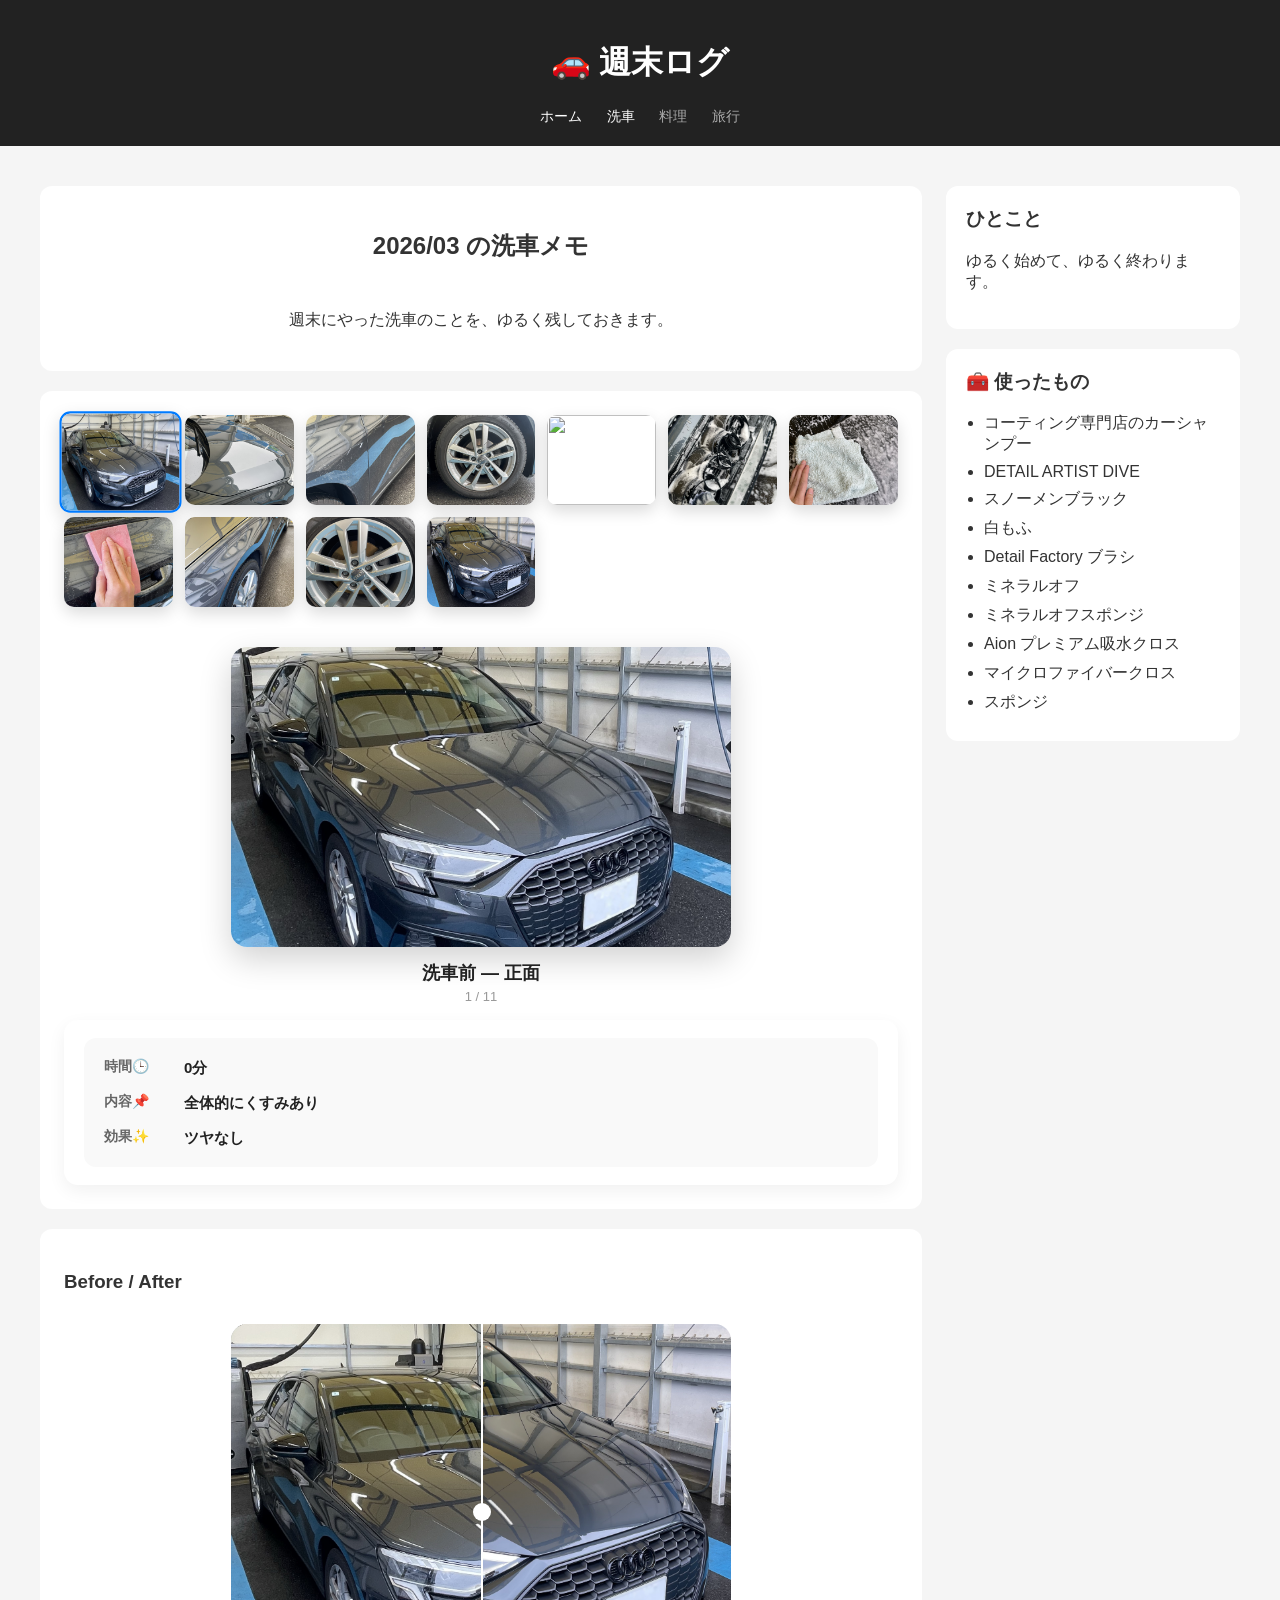
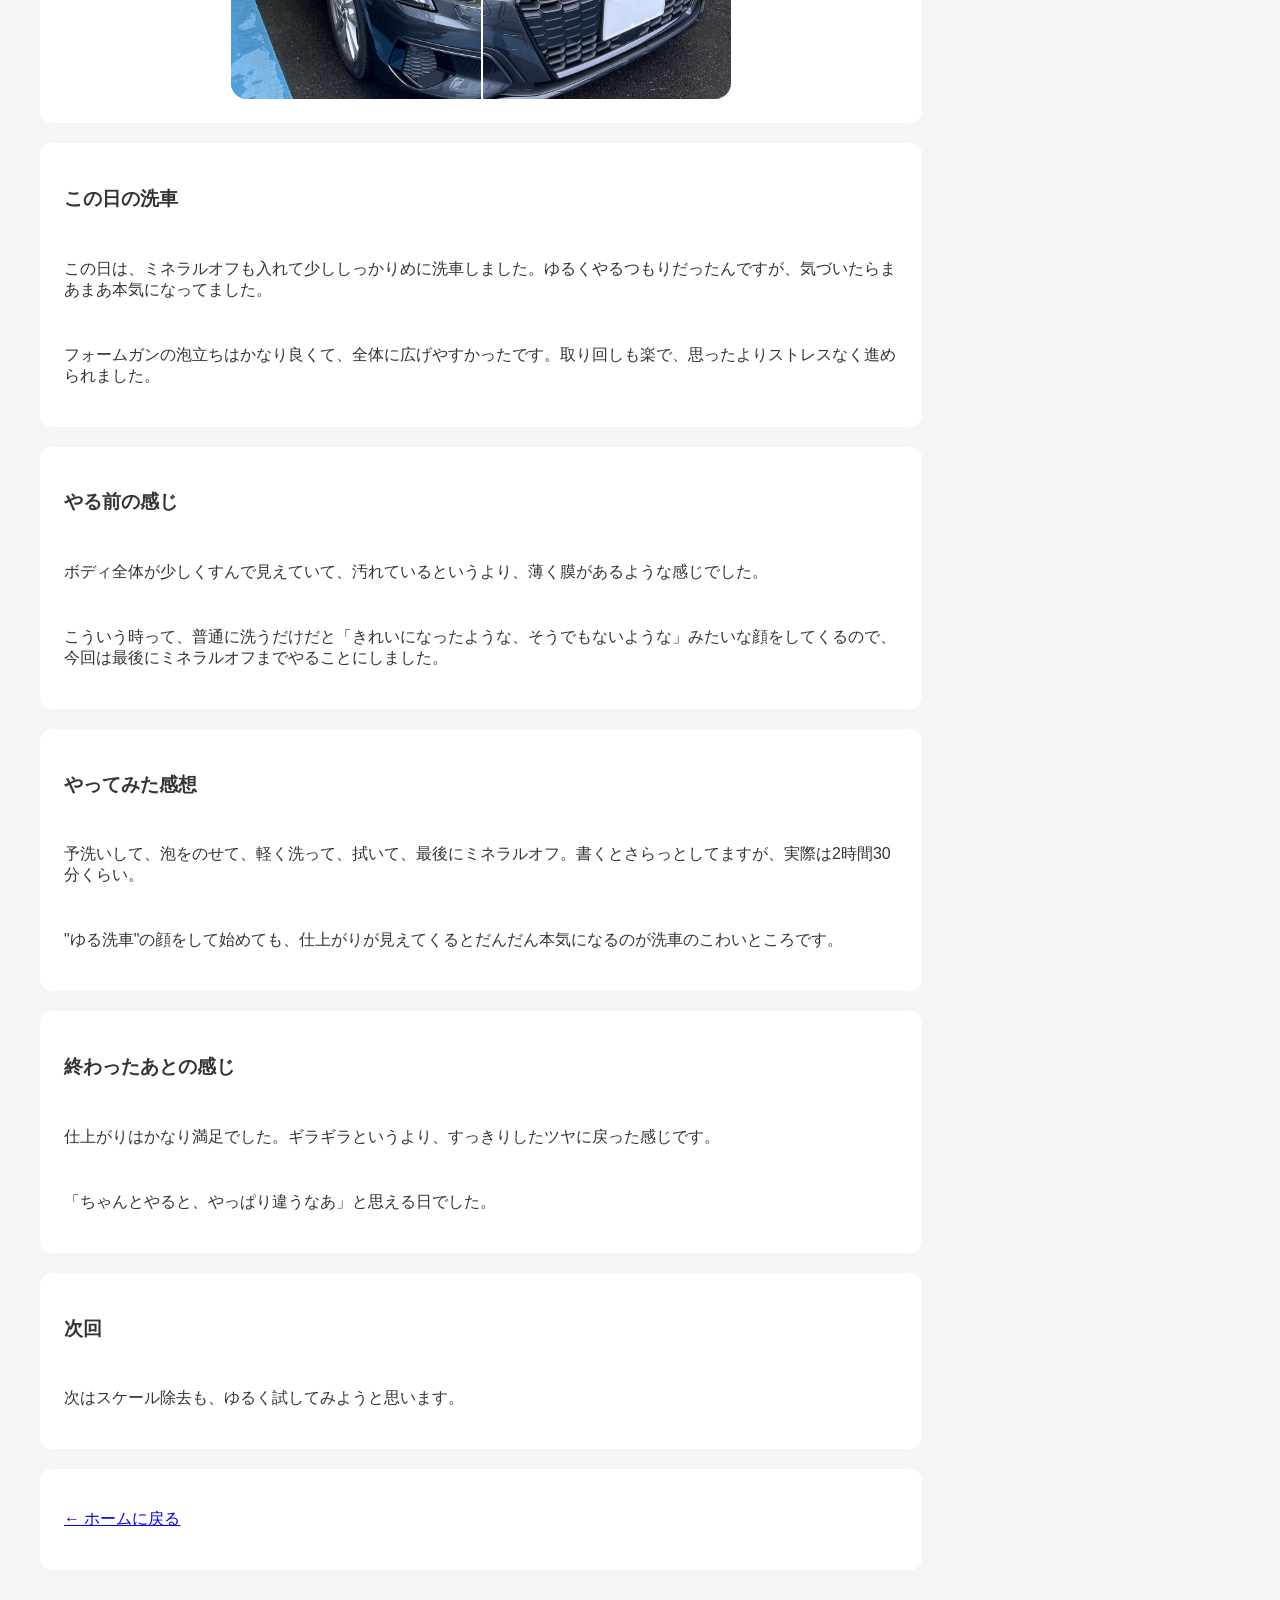
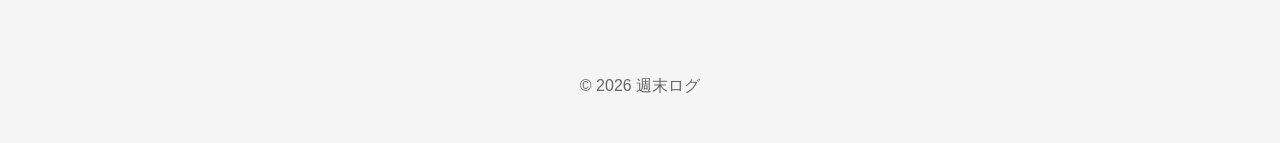
==== carwash-1.html @ 1fee0ae7 "first commit" ====
<!DOCTYPE html>
<html lang="ja">
<head>
  <meta charset="UTF-8">
  <meta name="viewport" content="width=device-width, initial-scale=1.0">
  <title>2026/03 の洗車メモ | 週末ログ</title>
  <meta name="description" content="2026年3月のセルフ洗車記録。フォームガン、ミネラルオフを使った2時間30分のゆる洗車レポート。">
  <link rel="stylesheet" href="style.css">
</head>
<body>

<header>
  <h1>🚗 週末ログ</h1>
<nav>
  <a href="index.html">ホーム</a>
  <a href="index.html#carwash">洗車</a>
  <span class="category disabled">料理</span>
  <span class="category disabled">旅行</span>
</nav>
</header>

<main class="layout">
  <div class="content">

    <section class="hero">
      <h2>2026/03 の洗車メモ</h2>
      <p>週末にやった洗車のことを、ゆるく残しておきます。</p>
    </section>

    <section>
      <div class="gallery">

        <img src="images/car1.jpg" class="thumb"
             data-label="洗車前 — 正面"
             data-time="0分"
             data-item="全体的にくすみあり"
             data-effect="ツヤなし">

        <img src="images/car2.jpg" class="thumb"
             data-label="洗車前 — 斜め"
             data-time="5分"
             data-item="汚れが目立つ"
             data-effect="反射イマイチ">

        <img src="images/car3.jpg" class="thumb"
             data-label="洗車前 — 横"
             data-time="5分"
             data-item="横も確認"
             data-effect="濃色車は目立つ">

        <img src="images/car4.jpg" class="thumb"
             data-label="洗車前 — ホイール"
             data-time="5分"
             data-item="名物"
             data-effect="ブレーキダスト">

        <img src="images/car5.jpg" class="thumb"
             data-label="プレウォッシュ"
             data-time="5分"
             data-item="フォームガン使用"
             data-effect="泡立ち良好">

        <img src="images/car6.jpg" class="thumb"
             data-label="エンブレム洗浄"
             data-time="5分"
             data-item="写ってないブラシで(笑)"
             data-effect="繊細に">

        <img src="images/car7.jpg" class="thumb"
             data-label="白もふで"
             data-time="5分"
             data-item="なでるように"
             data-effect="優しく">

        <img src="images/car8.jpg" class="thumb"
             data-label="スポンジで"
             data-time="15分"
             data-item="ミネラルオフ"
             data-effect="全体すっきり">

        <img src="images/car9.jpg" class="thumb"
             data-label="仕上がり — 横"
             data-time="5分"
             data-item="最終確認"
             data-effect="仕上がり完了">

        <img src="images/car10.jpg" class="thumb"
             data-label="仕上がり — ホイール"
             data-time="5分"
             data-item="サイド確認"
             data-effect="ツヤ復活">

        <img src="images/car11.jpg" class="thumb"
             data-label="仕上がり — 正面"
             data-time="合計150分"
             data-item="最終確認"
             data-effect="完成">

      </div>

      <div id="viewer" class="viewer">
        <img id="mainImage" src="images/car1.jpg" alt="洗車前 — 正面">
        <div id="info" class="info"></div>
        <div id="detail" class="detail"></div>
      </div>
    </section>

<section>
  <h3>Before / After</h3>

  <div class="ba-container">
    <div class="ba-before-wrap">
      <img src="images/car1.jpg" class="ba-before">
    </div>

    <img src="images/car11.jpg" class="ba-after">

    <input type="range" min="0" max="100" value="50" class="ba-slider">
    <div class="ba-handle"></div>
  </div>
</section>

    <section>
      <h3>この日の洗車</h3>
      <p>この日は、ミネラルオフも入れて少ししっかりめに洗車しました。ゆるくやるつもりだったんですが、気づいたらまあまあ本気になってました。</p>
      <p>フォームガンの泡立ちはかなり良くて、全体に広げやすかったです。取り回しも楽で、思ったよりストレスなく進められました。</p>
    </section>


    <section>
      <h3>やる前の感じ</h3>
      <p>ボディ全体が少しくすんで見えていて、汚れているというより、薄く膜があるような感じでした。</p>
      <p>こういう時って、普通に洗うだけだと「きれいになったような、そうでもないような」みたいな顔をしてくるので、今回は最後にミネラルオフまでやることにしました。</p>
    </section>

    <section>
      <h3>やってみた感想</h3>
      <p>予洗いして、泡をのせて、軽く洗って、拭いて、最後にミネラルオフ。書くとさらっとしてますが、実際は2時間30分くらい。</p>
      <p>"ゆる洗車"の顔をして始めても、仕上がりが見えてくるとだんだん本気になるのが洗車のこわいところです。</p>
    </section>

    <section>
      <h3>終わったあとの感じ</h3>
      <p>仕上がりはかなり満足でした。ギラギラというより、すっきりしたツヤに戻った感じです。</p>
      <p>「ちゃんとやると、やっぱり違うなあ」と思える日でした。</p>
    </section>

    <section>
    <h3>次回</h3>
    <p>次はスケール除去も、ゆるく試してみようと思います。</p>
</section>

    <section>
      <p><a href="index.html">← ホームに戻る</a></p>
    </section>

  </div>

  <aside class="sidebar">
    <div class="sidebar-box">
      <h3>ひとこと</h3>
      <p>ゆるく始めて、ゆるく終わります。</p>
    </div>
    <div class="sidebar-box">
      <h3>🧰 使ったもの</h3>
      <ul>
        <li>コーティング専門店のカーシャンプー</li>
        <li>DETAIL ARTIST DIVE </li>
        <li>スノーメンブラック</li>
        <li>白もふ</li>
        <li>Detail Factory ブラシ</li>
        <li>ミネラルオフ</li>
        <li>ミネラルオフスポンジ</li>
        <li>Aion プレミアム吸水クロス</li>
        <li>マイクロファイバークロス</li>
        <li>スポンジ</li>
      </ul>
    </div>
  </aside>
</main>

<footer>
  <p>© 2026 週末ログ</p>
</footer>

<script src="carwash-detail.js"></script>
<script>
  const baSlider = document.querySelector('.ba-slider');
  const baBeforeWrap = document.querySelector('.ba-before-wrap');
  const baBeforeImg = document.querySelector('.ba-before');
  const baHandle = document.querySelector('.ba-handle');
  const baContainer = document.querySelector('.ba-container');

  if (baSlider && baBeforeWrap && baHandle && baContainer) {
    const updateBeforeAfter = () => {
      const value = baSlider.value + '%';
      baBeforeWrap.style.width = value;
      baHandle.style.left = value;
      baBeforeImg.style.width = baContainer.offsetWidth + 'px';
    };

    baSlider.addEventListener('input', updateBeforeAfter);
    window.addEventListener('load', updateBeforeAfter);
    window.addEventListener('resize', updateBeforeAfter);
  }
</script>

</body>
</html>
---- style.css ----
html {
  scroll-behavior: smooth;
}

body {
  font-family: sans-serif;
  margin: 0;
  background: #f5f5f5;
  color: #333;
}

header {
  background: #222;
  color: white;
  text-align: center;
  padding: 20px;
}

nav {
  margin-top: 10px;
}

nav a {
  color: white;
  margin: 0 10px;
  text-decoration: none;
  font-size: 14px;
}

nav a:hover {
  text-decoration: underline;
}

.layout {
  max-width: 1200px;
  margin: 40px auto;
  padding: 0 20px;
  display: flex;
  gap: 24px;
  align-items: flex-start;
}

.content {
  flex: 3;
  min-width: 0;
}

.sidebar {
  flex: 1;
  min-width: 240px;
  position: sticky;
  top: 20px;
}

.sidebar-box {
  background: white;
  padding: 20px;
  margin-bottom: 20px;
  border-radius: 12px;
}

.sidebar-box h3 {
  margin-top: 0;
}

.sidebar-box ul {
  margin: 0;
  padding-left: 18px;
}

.sidebar-box li {
  margin-bottom: 8px;
}

.sidebar-box a {
  color: #333;
  text-decoration: none;
}

.sidebar-box a:hover {
  text-decoration: underline;
}

section,
.post {
  background: white;
  padding: 24px;
  margin-bottom: 20px;
  border-radius: 12px;
  display: flex;
  flex-direction: column;
  gap: 12px;
}

.hero {
  text-align: center;
}

.article-row {
  display: flex;
  gap: 24px;
  align-items: flex-start;
  flex-wrap: wrap;
}

.article-text {
  flex: 1;
  min-width: 240px;
}

.article-text h3 {
  margin-top: 0;
}

.photo {
  width: 100%;
  max-width: 500px;
  height: 300px;
  object-fit: cover;
  display: block;
  border-radius: 10px;
}

.detail-photo {
  width: 100%;
  max-width: 700px;
  height: auto;
  border-radius: 10px;
  display: block;
}

.mosaic-wrap {
  position: relative;
  width: 100%;
  max-width: 500px;
  height: 300px;
  flex-shrink: 0;
}

.mosaic {
  position: absolute;
  inset: 0;
  border-radius: 10px;
  overflow: hidden;
  display: grid;
  grid-template-columns: repeat(12, 1fr);
  grid-template-rows: repeat(8, 1fr);
  gap: 2px;
  pointer-events: none;
}

.pixel {
  background: rgba(180, 180, 180, 0.95);
  opacity: 0;
  transition: opacity 0.8s ease;
}

#slideshow {
  transition: opacity 2s ease, transform 2s ease;
}

.btn,
button {
  display: inline-block;
  padding: 10px 20px;
  background: #007bff;
  color: white;
  border: none;
  cursor: pointer;
  border-radius: 6px;
  text-decoration: none;
  align-self: flex-start;
}

.btn:hover,
button:hover {
  background: #0056b3;
}

.single-page {
  max-width: 900px;
  margin: 40px auto;
  padding: 0 20px;
}

.meta {
  color: #666;
  font-size: 14px;
}

footer {
  text-align: center;
  padding: 30px 20px;
  color: #666;
}

@media (max-width: 900px) {
  .layout {
    flex-direction: column;
  }

  .sidebar {
    position: static;
    width: 100%;
  }

  .article-row {
    flex-direction: column;
  }

  .photo,
  .mosaic-wrap,
  .detail-photo {
    max-width: 100%;
  }
}

.gallery {
  min-height: 200px;
  display: grid;
  grid-template-columns: repeat(auto-fill, minmax(100px, 1fr));
  grid-auto-rows: 90px;
  gap: 12px;
  margin-bottom: 20px;
}

.thumb {
  width: 100%;
  height: 90px;
  object-fit: cover;
  cursor: pointer;
  border-radius: 10px;
  box-shadow: 0 6px 16px rgba(0, 0, 0, 0.15);
  transition: transform 0.2s ease, box-shadow 0.2s ease, opacity 0.2s ease, border 0.2s ease;
}

@media (hover: hover) {
  .thumb:hover {
    transform: scale(1.05);
    box-shadow: 0 10px 24px rgba(0, 0, 0, 0.25);
    opacity: 1;
  }
}

.thumb.active {
  border: 2px solid #007bff;
  transform: scale(1.08);
}

.viewer {
  display: block;
  width: 100%;
  text-align: center;
}

#mainImage {
  width: 100%;
  max-width: 500px;
  height: 300px;
  object-fit: cover;
  display: block;
  margin: 0 auto;
  border-radius: 16px;
  box-shadow: 0 12px 32px rgba(0, 0, 0, 0.18);
  transition: opacity 0.25s ease;
}

.fade-out {
  opacity: 0.3;

}

.fade-in {
  opacity: 1;

}

#info {
  min-height: 28px;
  margin-top: 14px;
  font-weight: 600;
  font-size: 18px;
}

.info {
  margin-top: 10px;
  font-size: 14px;
  color: #555;
}

#detail {
  min-height: 100px;
  margin-top: 16px;
  padding: 18px 20px;
  background: #ffffff;
  border-radius: 14px;
  box-shadow: 0 6px 18px rgba(0, 0, 0, 0.06);
  font-size: 14px;
  line-height: 1.8;
}

.detail-box {
  background: #f9f9f9;
  border-radius: 12px;
  padding: 16px 20px;
  display: grid;
  grid-template-columns: 80px 1fr;
  row-gap: 8px;
  font-size: 14px;
  text-align: left;
}

.detail-box strong {
  color: #666;
}

.detail-box span {
  font-weight: 600;
  font-size: 15px;
  color: #222;
}

/* ===== スマホ最適化 完成版 ===== */
@media (max-width: 768px) {

  /* 全体余白＆文字 */
  body {
    font-size: 15px;
    line-height: 1.7;
  }

  .layout {
    margin: 16px auto;
    padding: 0 10px;
    gap: 14px;
    flex-direction: column;
  }

  .content,
  .sidebar {
    width: 100%;
  }

  .sidebar {
    position: static;
  }

  /* カード */
  section,
  .post,
  .sidebar-box {
    padding: 14px;
    border-radius: 10px;
  }

  /* ===== ギャラリー ===== */

  .gallery {
    grid-template-columns: repeat(auto-fill, minmax(100px, 1fr));
  grid-auto-rows: 90px;
    gap: 8px;
    margin-bottom: 16px;
  }

  .thumb {
    height: 90px;
    border-radius: 8px;
  }

  /* 選択中をしっかり見せる */
  .thumb.active {
    border: 2px solid #007bff;
    transform: scale(1.05);
  }

  /* ===== メイン画像 ===== */

  #mainImage {
    width: 100%;
    height: auto;
    aspect-ratio: 4 / 3;
    border-radius: 12px;
    box-shadow: 0 10px 26px rgba(0,0,0,0.2);
  }

  /* ===== タイトル ===== */

  #info {
  min-height: 28px;
    font-size: 20px;
    font-weight: 700;
    margin-top: 12px;
  }

  /* ===== 詳細カード ===== */

  #detail {
  min-height: 100px;
    margin-top: 14px;
    padding: 14px;
    border-radius: 12px;
    box-shadow: 0 6px 16px rgba(0,0,0,0.08);
  }

  .detail-box {
    grid-template-columns: 70px 1fr;
    row-gap: 10px;
    column-gap: 6px;
    padding: 14px;
    font-size: 13px;
  }

  .detail-box strong {
    font-size: 13px;
  }

  .detail-box span {
    font-size: 15px;
  }

  /* ===== ナビ ===== */

  nav {
    text-align: center;
  }

  nav a {
    display: inline-block;
    margin: 6px 8px;
    font-size: 13px;
  }

}

.history {
  margin-top: 40px;
}

.history h2 {
  font-size: 20px;
  margin-bottom: 16px;
}

.history-list {
  display: grid;
  grid-template-columns: repeat(auto-fill, minmax(160px, 1fr));
  gap: 16px;
}

.history-item {
  background: #fff;
  border-radius: 12px;
  padding: 10px;
  box-shadow: 0 4px 12px rgba(0,0,0,0.08);
}

.history-item img {
  width: 100%;
  height: 110px;
  object-fit: cover;
  border-radius: 8px;
}

.history-item p {
  font-size: 12px;
  margin-top: 6px;
  color: #555;
}

.category-img {
  width: 300px;
  height: 200px;
  object-fit: contain;
  object-position: center;
  border-radius: 12px;
  display: block;
  background: #fff;
}

/* === 追加改善 === */

/* .photo ホバーエフェクト */
.photo {
  transition: transform 0.2s ease, box-shadow 0.2s ease;
}

@media (hover: hover) {
  .photo:hover {
    transform: scale(1.02);
    box-shadow: 0 10px 24px rgba(0,0,0,0.18);
  }
}

/* カウンター表示 */
#info {
  display: flex;
  justify-content: space-between;
  align-items: center;
  flex-wrap: wrap;
  gap: 6px;
}

.photo-label {
  font-weight: 600;
  font-size: 18px;
  color: #222;
}

.photo-counter {
  font-size: 13px;
  color: #999;
  font-weight: 400;
}

#info {
  display: block;
  text-align: center;
}

.photo-counter {
  display: block;
  margin-top: 4px;
}


/* 料理：洗車と同じ枠サイズで中を2分割 */
.mosaic-wrap.cooking-split {
  display: grid;
  grid-template-columns: 1fr 1fr;
  width: 100%;
  max-width: 500px;   /* ←変更 */
  height: 300px;      /* ←変更 */
  overflow: hidden;
  border-radius: 10px; /* ←洗車と合わせる */
  flex-shrink: 0;
}

.mosaic-wrap.cooking-split img {
  width: 100%;
  height: 300px;      /* ←ここも揃える */
  object-fit: cover;
  display: block;
}

/* スライダー（透明） */
/* ===== Before / After スライダー ===== */

.ba-container {
  position: relative;
  width: 100%;
  max-width: 500px;
  aspect-ratio: 4 / 3;
  margin: 0 auto;
  border-radius: 16px;
  overflow: hidden;
}

.ba-after,
.ba-before-wrap,
.ba-before {
  position: absolute;
  inset: 0;
}

.ba-after,
.ba-before {
  width: 100%;
  height: 100%;
  object-fit: cover;
  object-position: center;
  display: block;
}

.ba-before-wrap {
  width: 50%;
  overflow: hidden;
  z-index: 2;
}

.ba-slider {
  position: absolute;
  inset: 0;
  width: 100%;
  height: 100%;
  opacity: 0;
  cursor: ew-resize;
  z-index: 4;
}

.ba-handle {
  position: absolute;
  top: 0;
  left: 50%;
  width: 2px;
  height: 100%;
  background: #fff;
  z-index: 3;
}

.ba-handle::after {
  content: "";
  position: absolute;
  top: 50%;
  left: 50%;
  width: 18px;
  height: 18px;
  background: #fff;
  border-radius: 50%;
  transform: translate(-50%, -50%);
}

/* ===== ボタン強化（プロ仕様） ===== */
.btn {
  transition: transform 0.2s ease, box-shadow 0.2s ease, background 0.2s ease;
  box-shadow: 0 4px 12px rgba(0, 0, 0, 0.12);
}

.btn:hover {
  transform: translateY(-2px);
  box-shadow: 0 8px 20px rgba(0, 0, 0, 0.16);
}

.btn:active {
  transform: translateY(1px);
  box-shadow: 0 2px 8px rgba(0, 0, 0, 0.12);
}

/* ===== 画像の質感アップ ===== */
.photo {
  filter: contrast(1.05) brightness(0.98);
}

/* ===== 洗車スライダーを主役化 ===== */
#carwash .mosaic-wrap {
  border-radius: 14px;
  overflow: hidden;
  box-shadow: 0 10px 28px rgba(0, 0, 0, 0.14);
  background: #fff;
}

#carwash #slideshow {
  transition: opacity 1.2s ease, transform 1.8s ease;
}

#carwash .mosaic {
  border-radius: 14px;
}

#carwash .article-text {
  padding-top: 4px;
}

.btn.disabled {
  background: #ccc;
  cursor: not-allowed;
  pointer-events: none;
}

/* ===== 旅行だけサイズ統一 ===== */
.travel-photo {
  width: 100%;
  height: 300px;
  object-fit: cover;
  object-position: center 70%;
  display: block;
  border-radius: 16px;
}

.category.disabled {
  color: #aaa;
  cursor: not-allowed;
}

nav a,
nav span {
  display: inline-block;
  margin: 0 10px;
  font-size: 14px;
}

nav span {
  color: #aaa;
}

.profile-tags {
  margin-top: 6px;
  font-size: 0.8rem;
  color: #999;
  letter-spacing: 0.05em;
}

.profile-img {
  width: 100%;
  max-width: 180px;   /* ←ここが重要（サイズ調整） */
  height: auto;
  display: block;
  margin: 0 auto 12px;
  border-radius: 12px;
}

.ai-note {
  font-size: 0.8rem;
  color: #999;
  margin-top: 10px;
}
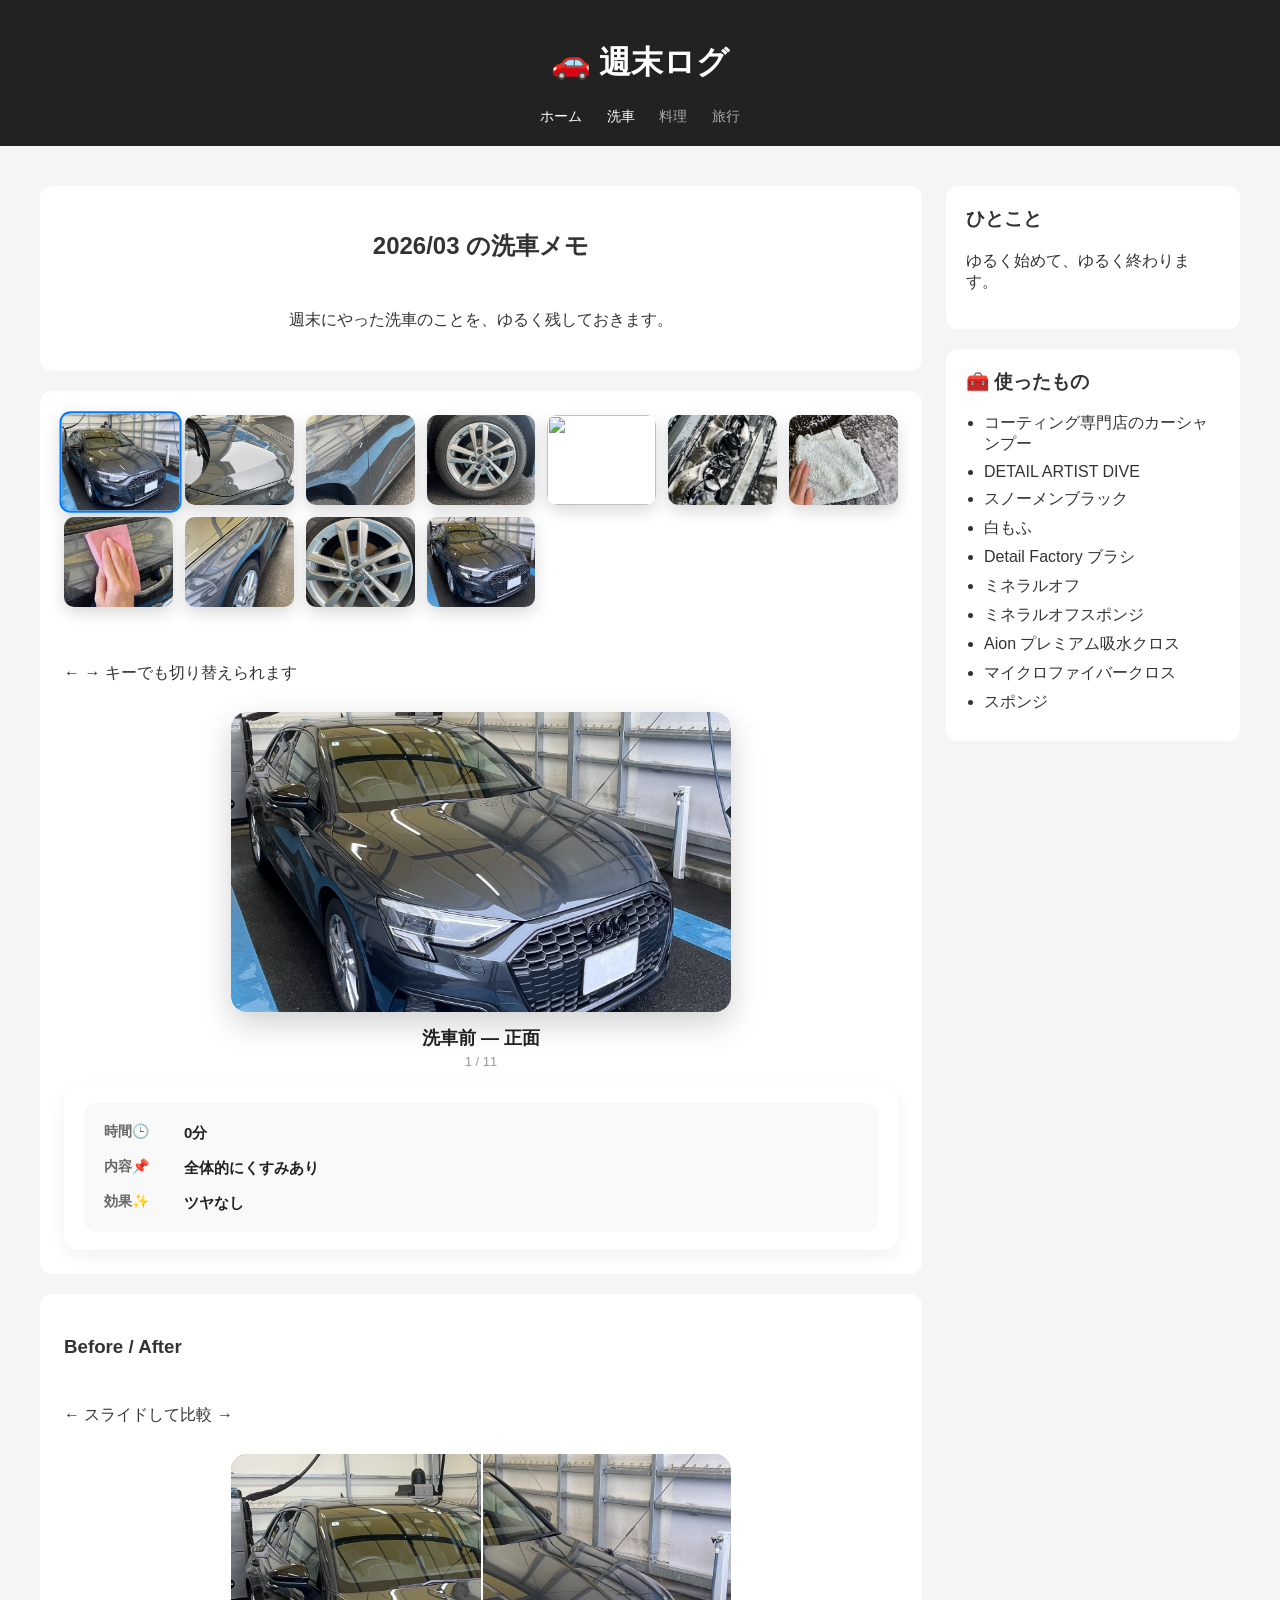
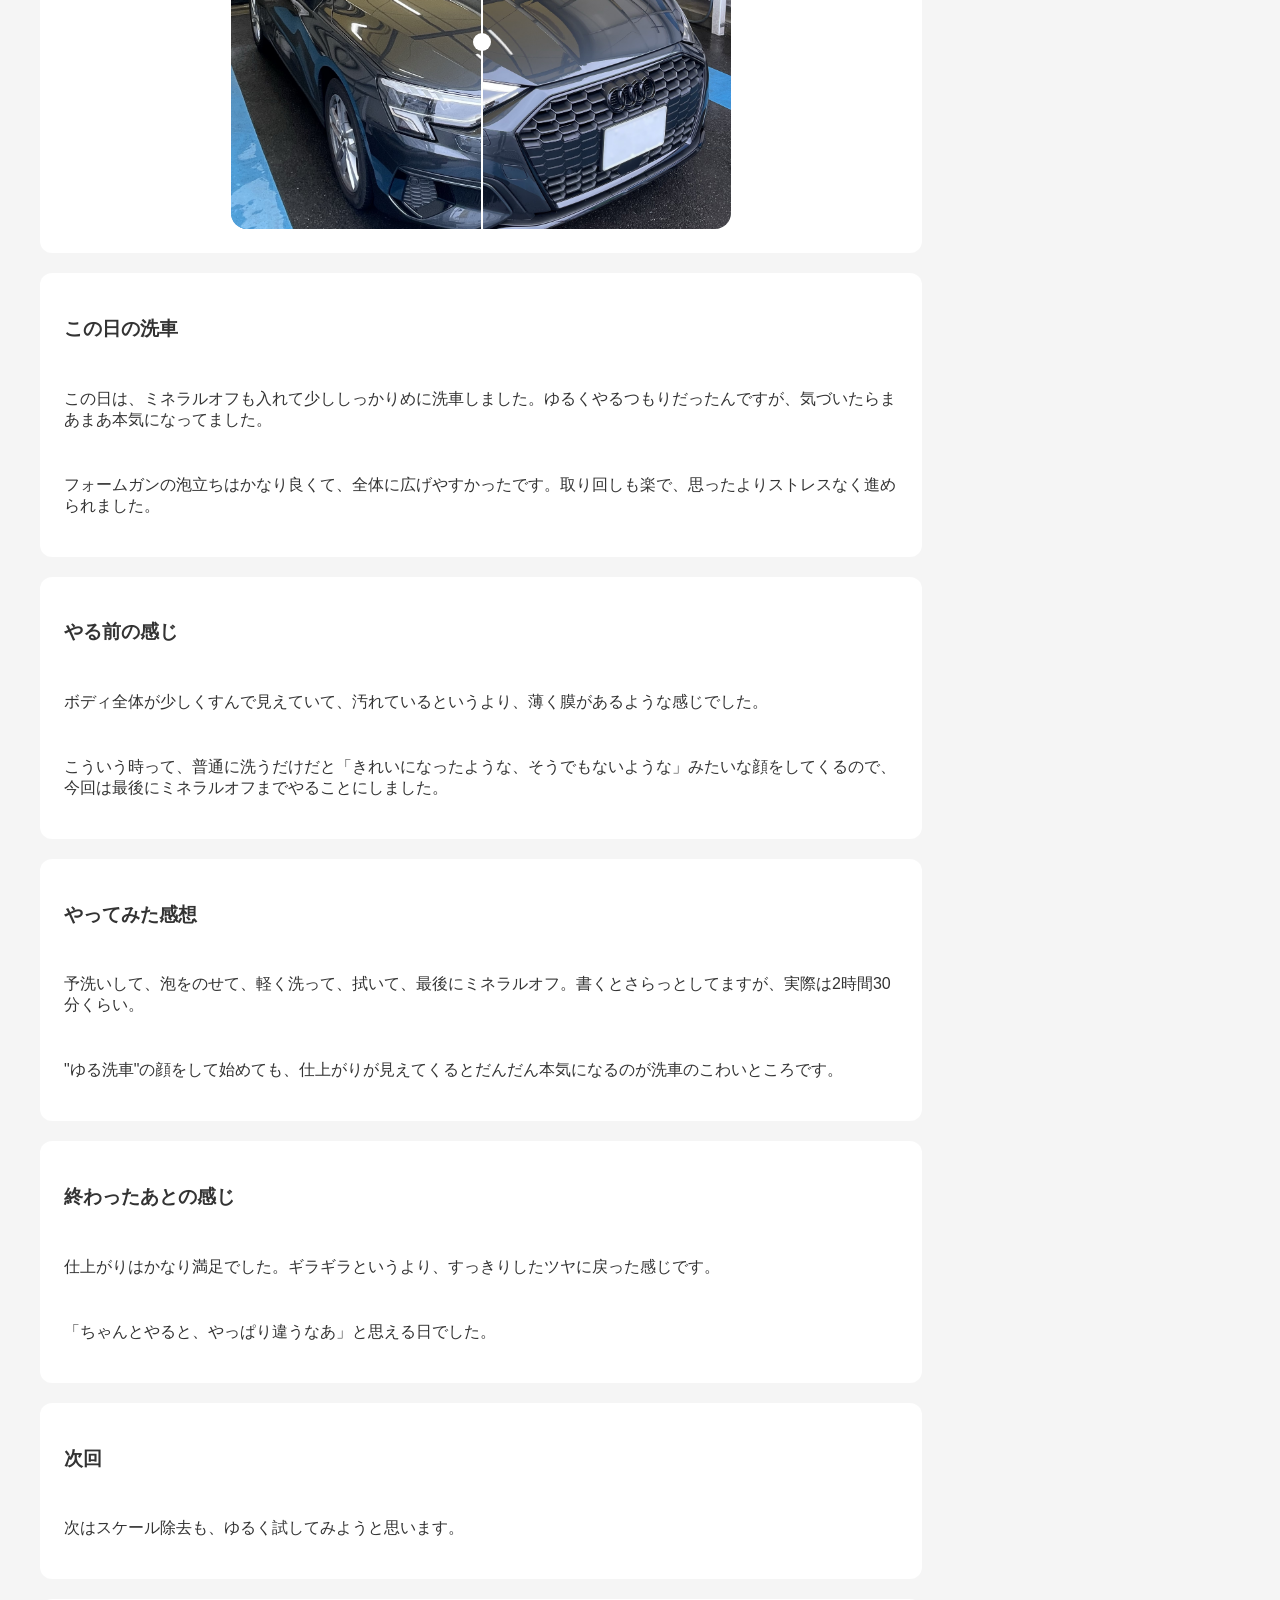
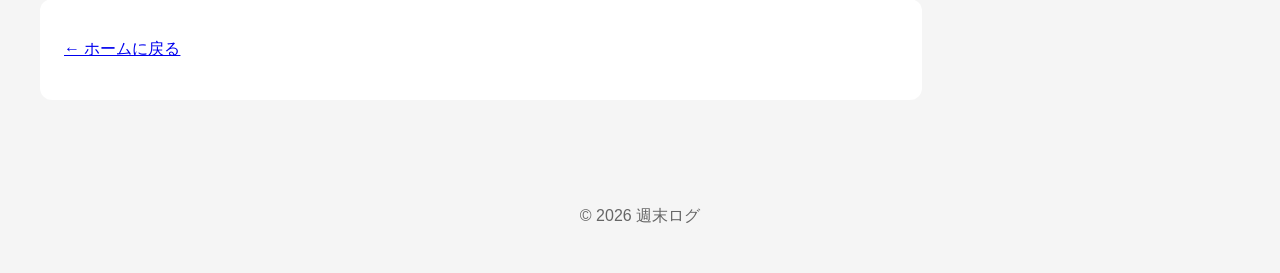
==== commit ee00ece3: "UX改善・OGP追加" ====
--- a/carwash-1.html
+++ b/carwash-1.html
@@ -5,6 +5,10 @@
   <meta name="viewport" content="width=device-width, initial-scale=1.0">
   <title>2026/03 の洗車メモ | 週末ログ</title>
   <meta name="description" content="2026年3月のセルフ洗車記録。フォームガン、ミネラルオフを使った2時間30分のゆる洗車レポート。">
+  <meta property="og:title" content="2026/03 の洗車メモ | 週末ログ">
+  <meta property="og:description" content="週末にゆるくやった洗車の記録です。">
+  <meta property="og:image" content="https://tomo3mayu3-boop.github.io/homepage/images/car11.jpg">
+  <meta property="og:url" content="https://tomo3mayu3-boop.github.io/homepage/carwash-1.html">
   <link rel="stylesheet" href="style.css">
 </head>
 <body>
@@ -98,6 +102,8 @@
 
       </div>
 
+      <p class="key-hint">← → キーでも切り替えられます</p>
+
       <div id="viewer" class="viewer">
         <img id="mainImage" src="images/car1.jpg" alt="洗車前 — 正面">
         <div id="info" class="info"></div>
@@ -107,6 +113,7 @@
 
 <section>
   <h3>Before / After</h3>
+  <p class="key-hint">← スライドして比較 →</p>
 
   <div class="ba-container">
     <div class="ba-before-wrap">
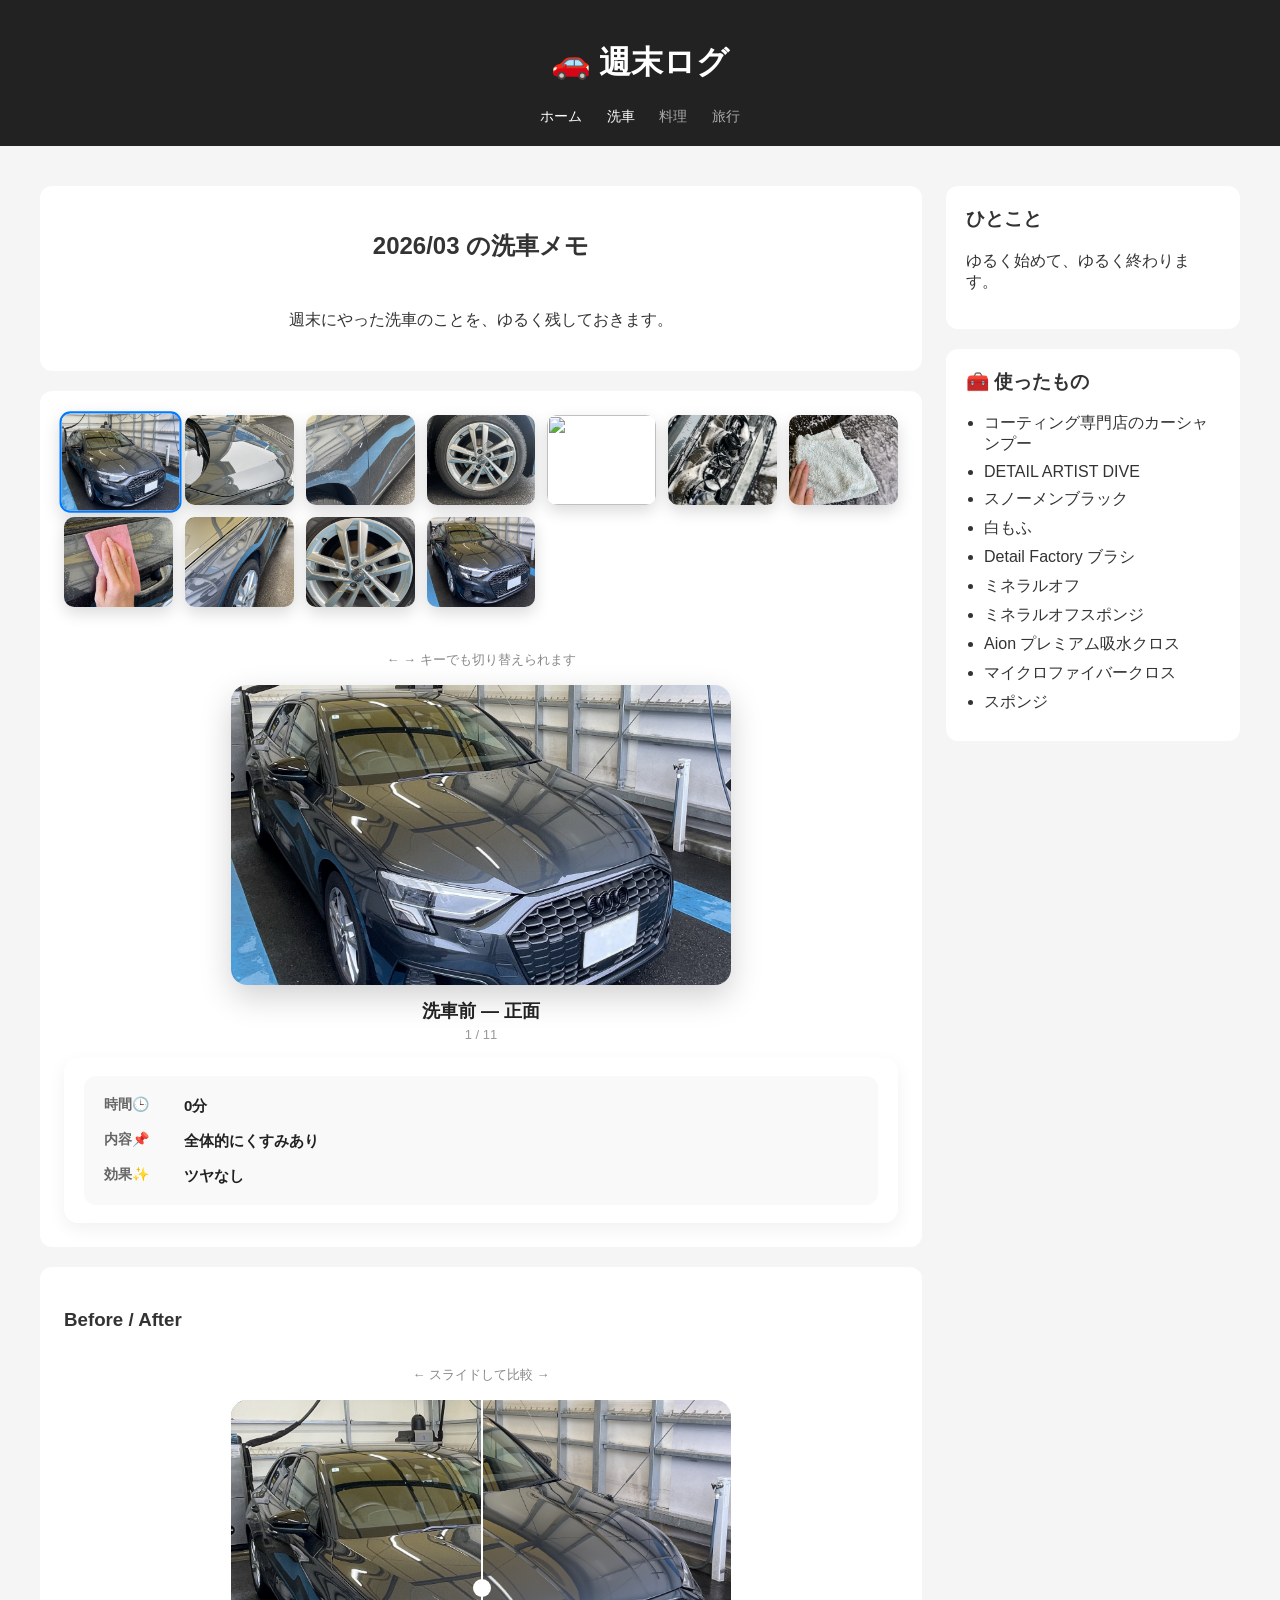
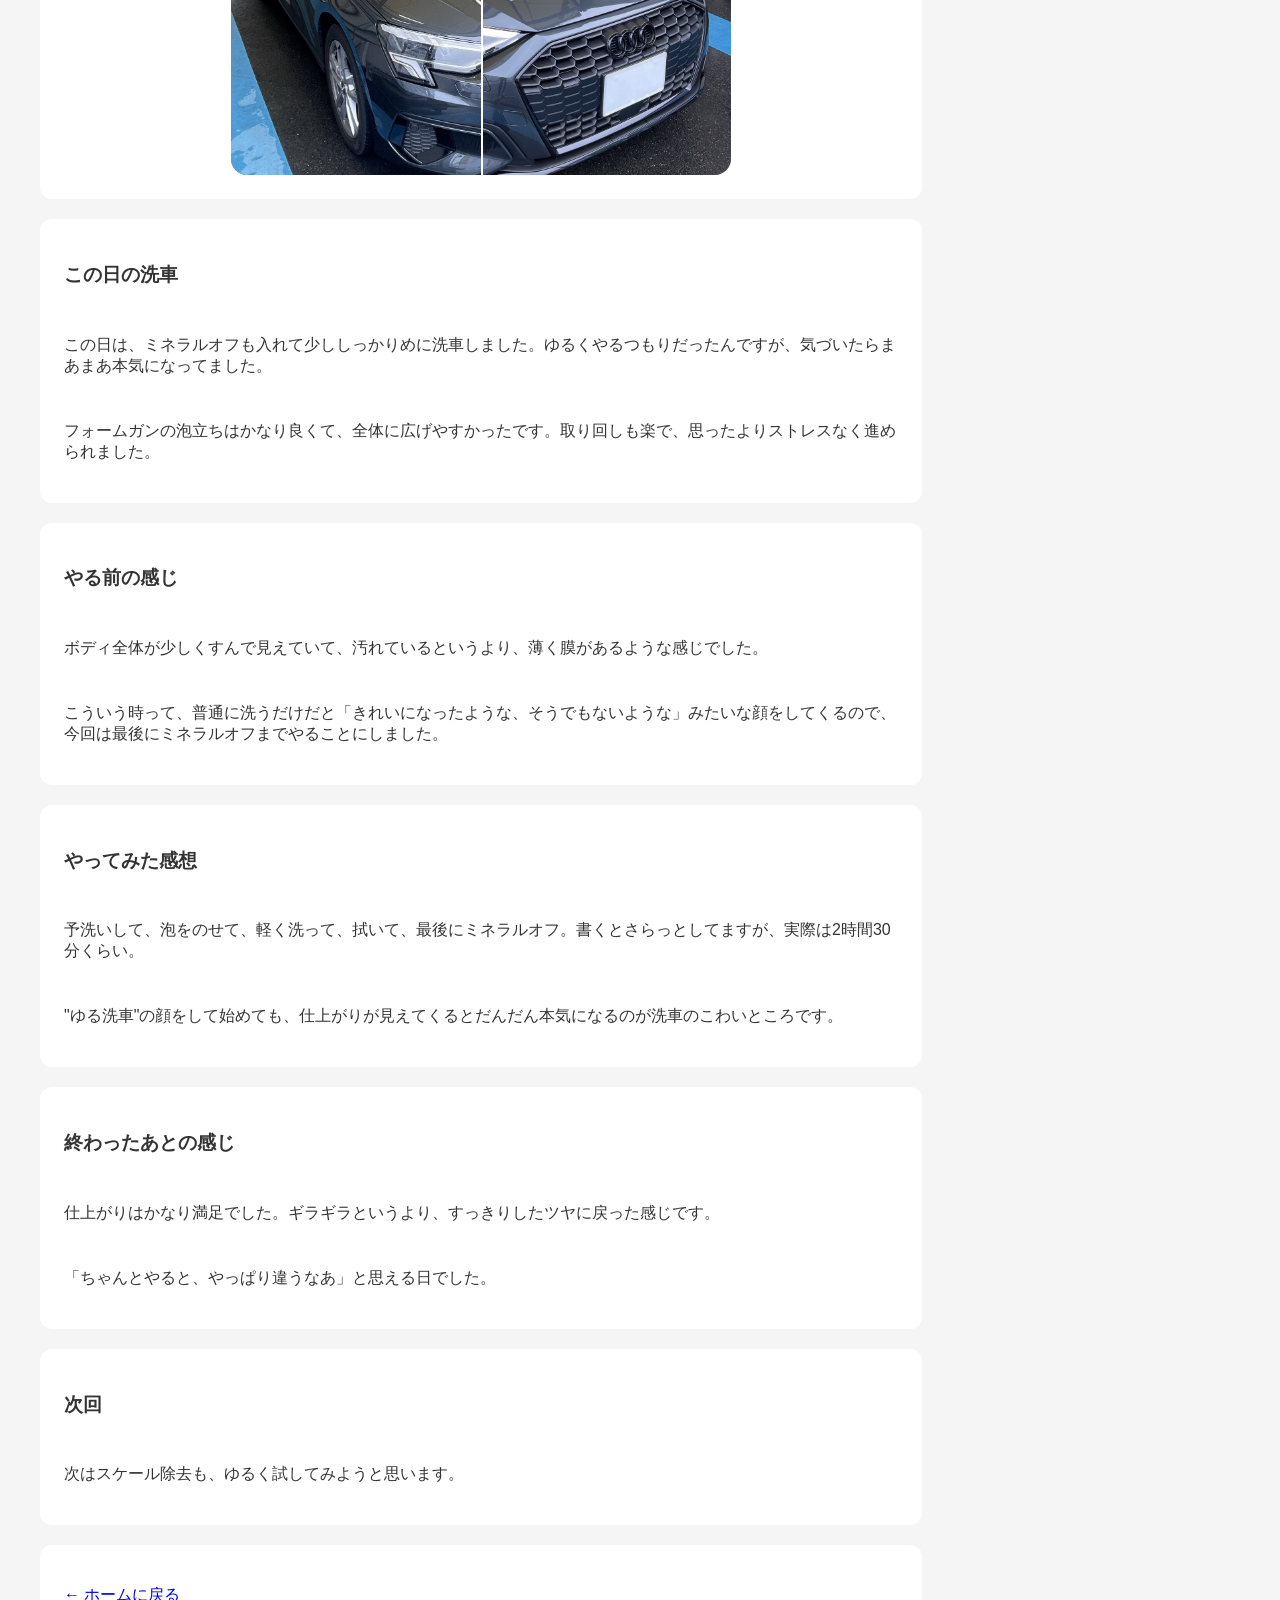
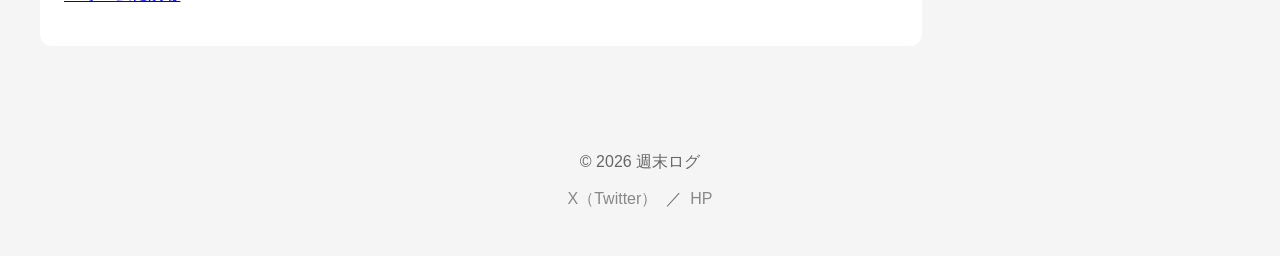
==== commit ea74b6f8: "ナビ統一・フッターSNS追加・OGP設定" ====
--- a/carwash-1.html
+++ b/carwash-1.html
@@ -188,6 +188,11 @@
 
 <footer>
   <p>© 2026 週末ログ</p>
+  <p>
+    <a href="https://x.com/potato_weekend" target="_blank" rel="noopener noreferrer">X（Twitter）</a>
+    ／
+    <a href="https://tomo3mayu3-boop.github.io/homepage/" target="_blank" rel="noopener noreferrer">HP</a>
+  </p>
 </footer>
 
 <script src="carwash-detail.js"></script>
--- a/style.css
+++ b/style.css
@@ -194,6 +194,16 @@
   color: #666;
 }
 
+footer a {
+  color: #888;
+  text-decoration: none;
+  margin: 0 4px;
+}
+
+footer a:hover {
+  text-decoration: underline;
+}
+
 @media (max-width: 900px) {
   .layout {
     flex-direction: column;
@@ -213,6 +223,14 @@
   .detail-photo {
     max-width: 100%;
   }
+}
+
+.key-hint {
+  display: block;
+  text-align: center;
+  font-size: 13px;
+  color: #888;
+  margin: 4px 0;
 }
 
 .gallery {
@@ -669,6 +687,7 @@
 .category.disabled {
   color: #aaa;
   cursor: not-allowed;
+  pointer-events: none;
 }
 
 nav a,
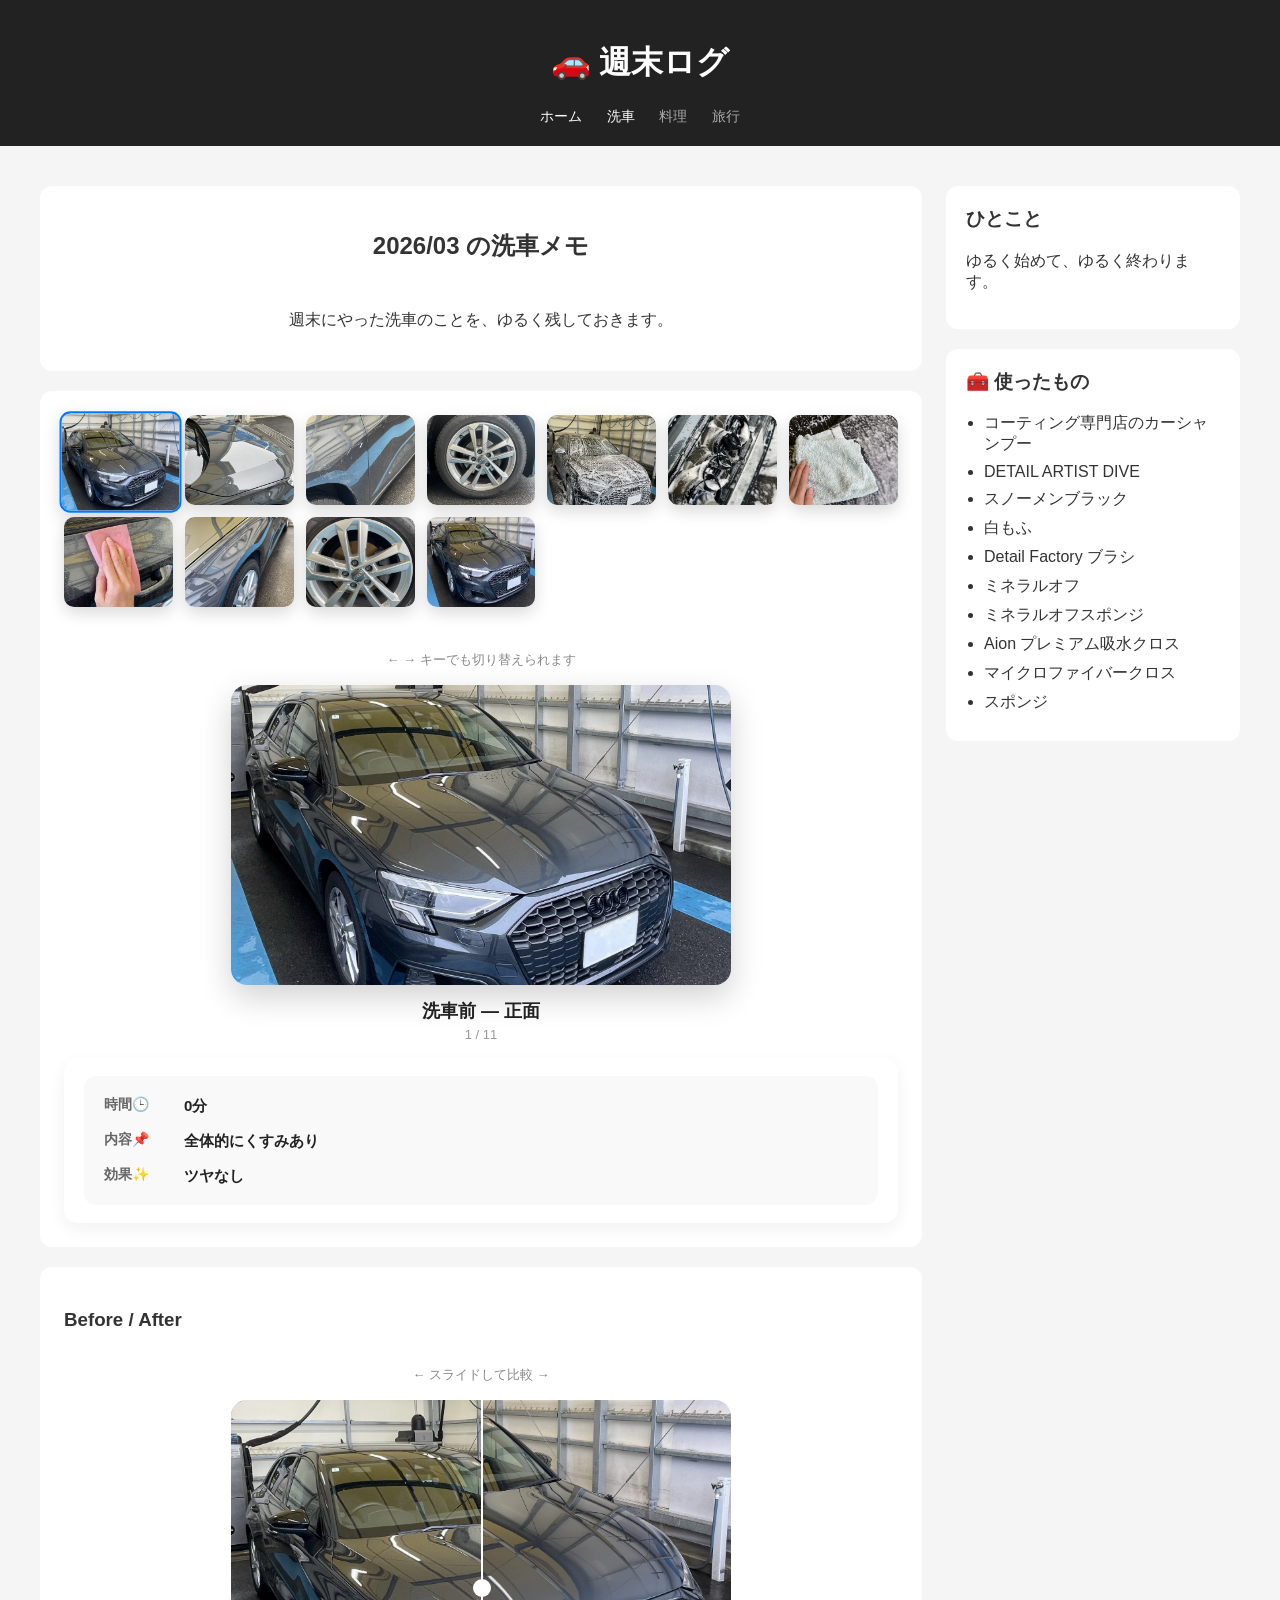
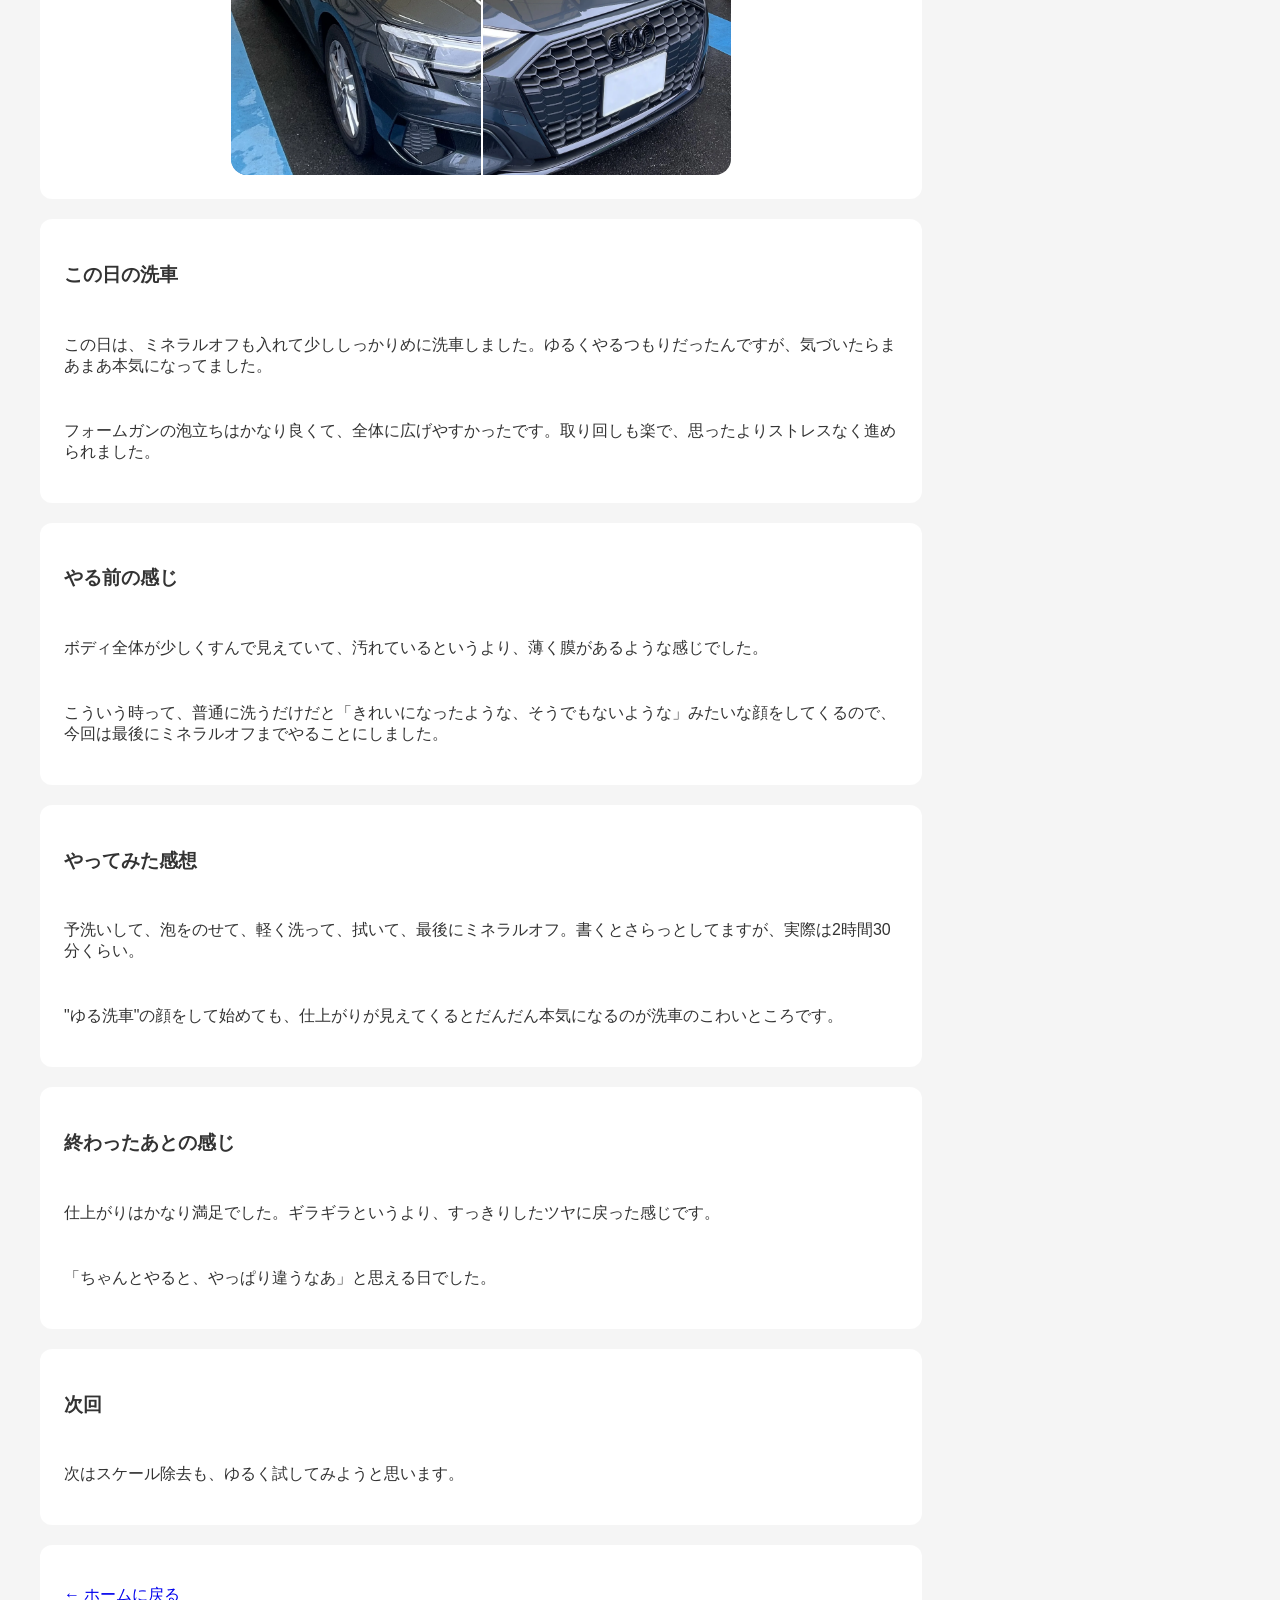
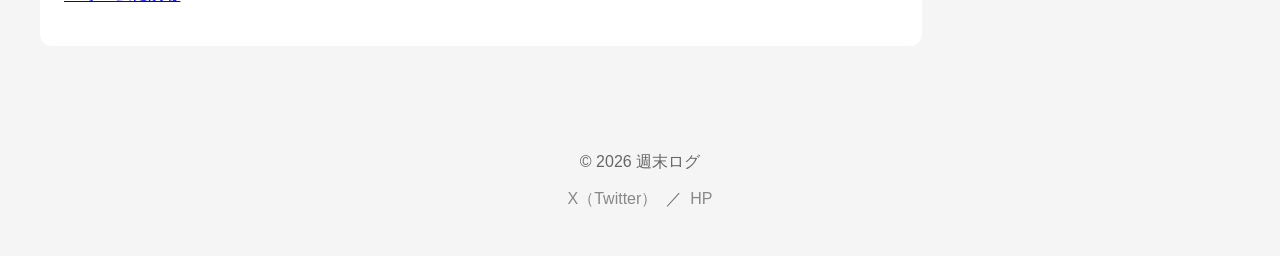
==== commit 0f6be942: "画像をWebP変換で軽量化" ====
--- a/carwash-1.html
+++ b/carwash-1.html
@@ -7,7 +7,7 @@
   <meta name="description" content="2026年3月のセルフ洗車記録。フォームガン、ミネラルオフを使った2時間30分のゆる洗車レポート。">
   <meta property="og:title" content="2026/03 の洗車メモ | 週末ログ">
   <meta property="og:description" content="週末にゆるくやった洗車の記録です。">
-  <meta property="og:image" content="https://tomo3mayu3-boop.github.io/homepage/images/car11.jpg">
+  <meta property="og:image" content="https://tomo3mayu3-boop.github.io/homepage/images/car11.webp">
   <meta property="og:url" content="https://tomo3mayu3-boop.github.io/homepage/carwash-1.html">
   <link rel="stylesheet" href="style.css">
 </head>
@@ -34,67 +34,67 @@
     <section>
       <div class="gallery">
 
-        <img src="images/car1.jpg" class="thumb"
+        <img src="images/car1.webp" class="thumb"
              data-label="洗車前 — 正面"
              data-time="0分"
              data-item="全体的にくすみあり"
              data-effect="ツヤなし">
 
-        <img src="images/car2.jpg" class="thumb"
+        <img src="images/car2.webp" class="thumb"
              data-label="洗車前 — 斜め"
              data-time="5分"
              data-item="汚れが目立つ"
              data-effect="反射イマイチ">
 
-        <img src="images/car3.jpg" class="thumb"
+        <img src="images/car3.webp" class="thumb"
              data-label="洗車前 — 横"
              data-time="5分"
              data-item="横も確認"
              data-effect="濃色車は目立つ">
 
-        <img src="images/car4.jpg" class="thumb"
+        <img src="images/car4.webp" class="thumb"
              data-label="洗車前 — ホイール"
              data-time="5分"
              data-item="名物"
              data-effect="ブレーキダスト">
 
-        <img src="images/car5.jpg" class="thumb"
+        <img src="images/car5.webp" class="thumb"
              data-label="プレウォッシュ"
              data-time="5分"
              data-item="フォームガン使用"
              data-effect="泡立ち良好">
 
-        <img src="images/car6.jpg" class="thumb"
+        <img src="images/car6.webp" class="thumb"
              data-label="エンブレム洗浄"
              data-time="5分"
              data-item="写ってないブラシで(笑)"
              data-effect="繊細に">
 
-        <img src="images/car7.jpg" class="thumb"
+        <img src="images/car7.webp" class="thumb"
              data-label="白もふで"
              data-time="5分"
              data-item="なでるように"
              data-effect="優しく">
 
-        <img src="images/car8.jpg" class="thumb"
+        <img src="images/car8.webp" class="thumb"
              data-label="スポンジで"
              data-time="15分"
              data-item="ミネラルオフ"
              data-effect="全体すっきり">
 
-        <img src="images/car9.jpg" class="thumb"
+        <img src="images/car9.webp" class="thumb"
              data-label="仕上がり — 横"
              data-time="5分"
              data-item="最終確認"
              data-effect="仕上がり完了">
 
-        <img src="images/car10.jpg" class="thumb"
+        <img src="images/car10.webp" class="thumb"
              data-label="仕上がり — ホイール"
              data-time="5分"
              data-item="サイド確認"
              data-effect="ツヤ復活">
 
-        <img src="images/car11.jpg" class="thumb"
+        <img src="images/car11.webp" class="thumb"
              data-label="仕上がり — 正面"
              data-time="合計150分"
              data-item="最終確認"
@@ -105,7 +105,7 @@
       <p class="key-hint">← → キーでも切り替えられます</p>
 
       <div id="viewer" class="viewer">
-        <img id="mainImage" src="images/car1.jpg" alt="洗車前 — 正面">
+        <img id="mainImage" src="images/car1.webp" alt="洗車前 — 正面">
         <div id="info" class="info"></div>
         <div id="detail" class="detail"></div>
       </div>
@@ -117,10 +117,10 @@
 
   <div class="ba-container">
     <div class="ba-before-wrap">
-      <img src="images/car1.jpg" class="ba-before">
+      <img src="images/car1.webp" class="ba-before">
     </div>
 
-    <img src="images/car11.jpg" class="ba-after">
+    <img src="images/car11.webp" class="ba-after">
 
     <input type="range" min="0" max="100" value="50" class="ba-slider">
     <div class="ba-handle"></div>
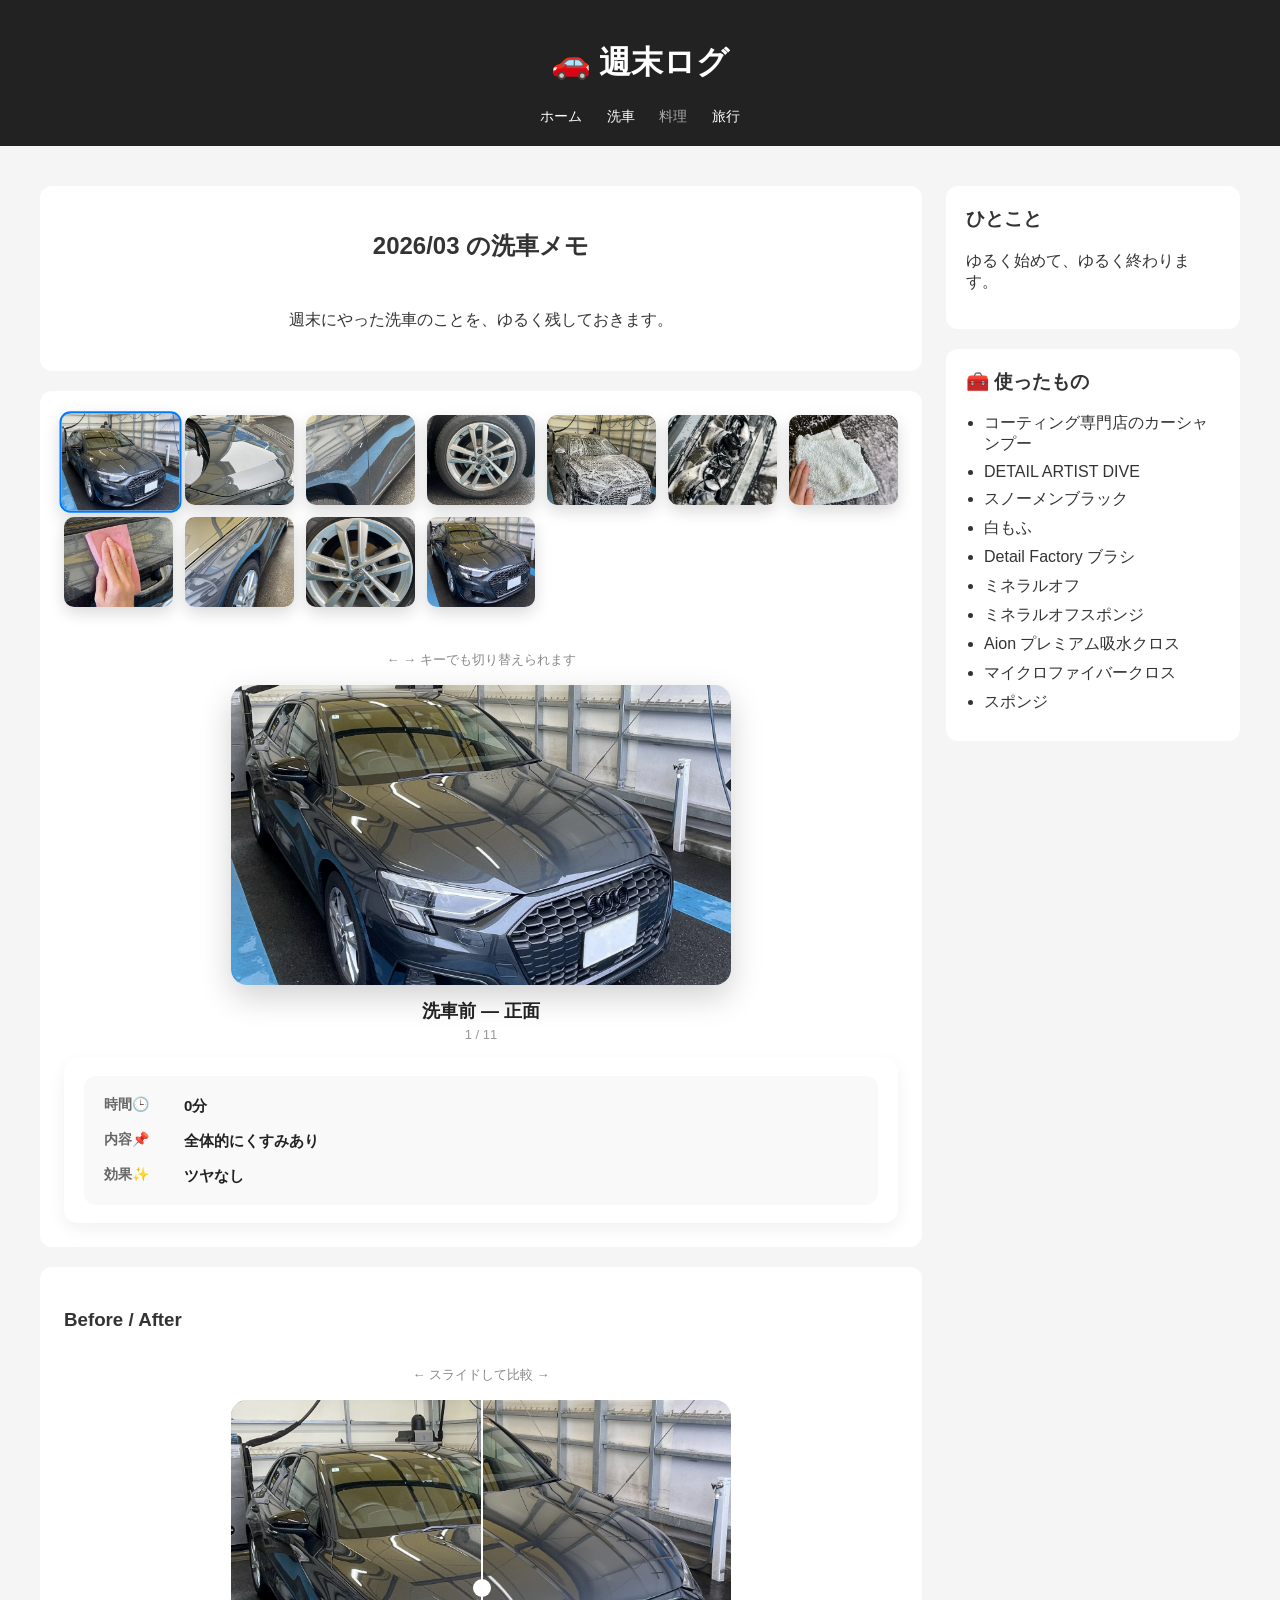
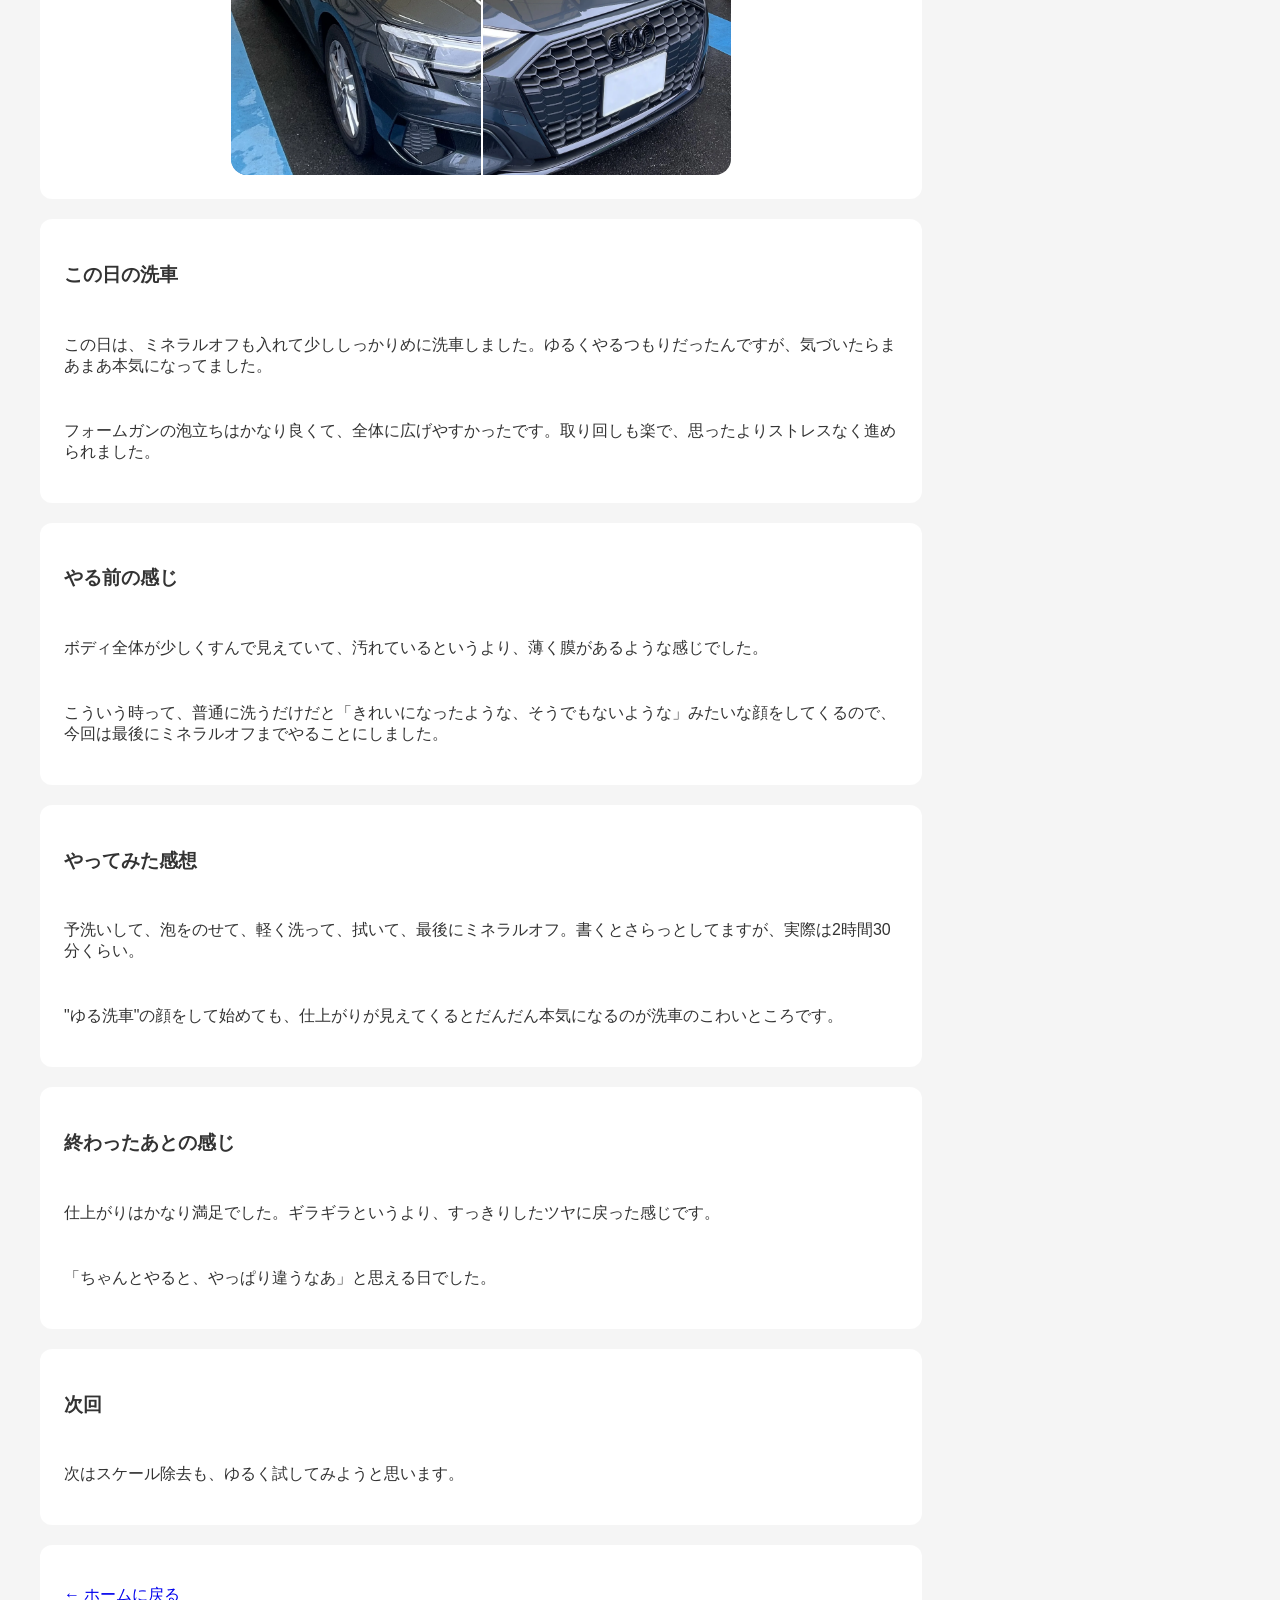
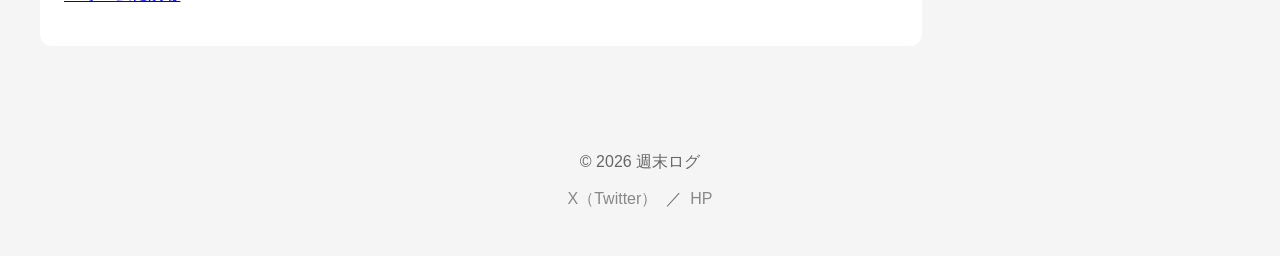
==== commit 57278443: "洗車記事旅行リンク追加・旅行ページカテゴリ欄追加" ====
--- a/carwash-1.html
+++ b/carwash-1.html
@@ -19,7 +19,7 @@
   <a href="index.html">ホーム</a>
   <a href="index.html#carwash">洗車</a>
   <span class="category disabled">料理</span>
-  <span class="category disabled">旅行</span>
+  <a href="travel.html">旅行</a>
 </nav>
 </header>
 
--- a/style.css
+++ b/style.css
@@ -225,6 +225,30 @@
   }
 }
 
+.travel-article section {
+  text-align: center;
+}
+
+.travel-article section p {
+  line-height: 1.9;
+}
+
+.travel-location {
+  color: #999;
+  font-size: 13px;
+  margin-top: -4px;
+}
+
+.viewer-photo {
+  width: 100%;
+  height: 500px;
+  object-fit: cover;
+  object-position: center;
+  display: block;
+  border-radius: 12px;
+  box-shadow: 0 8px 24px rgba(0, 0, 0, 0.14);
+}
+
 .key-hint {
   display: block;
   text-align: center;
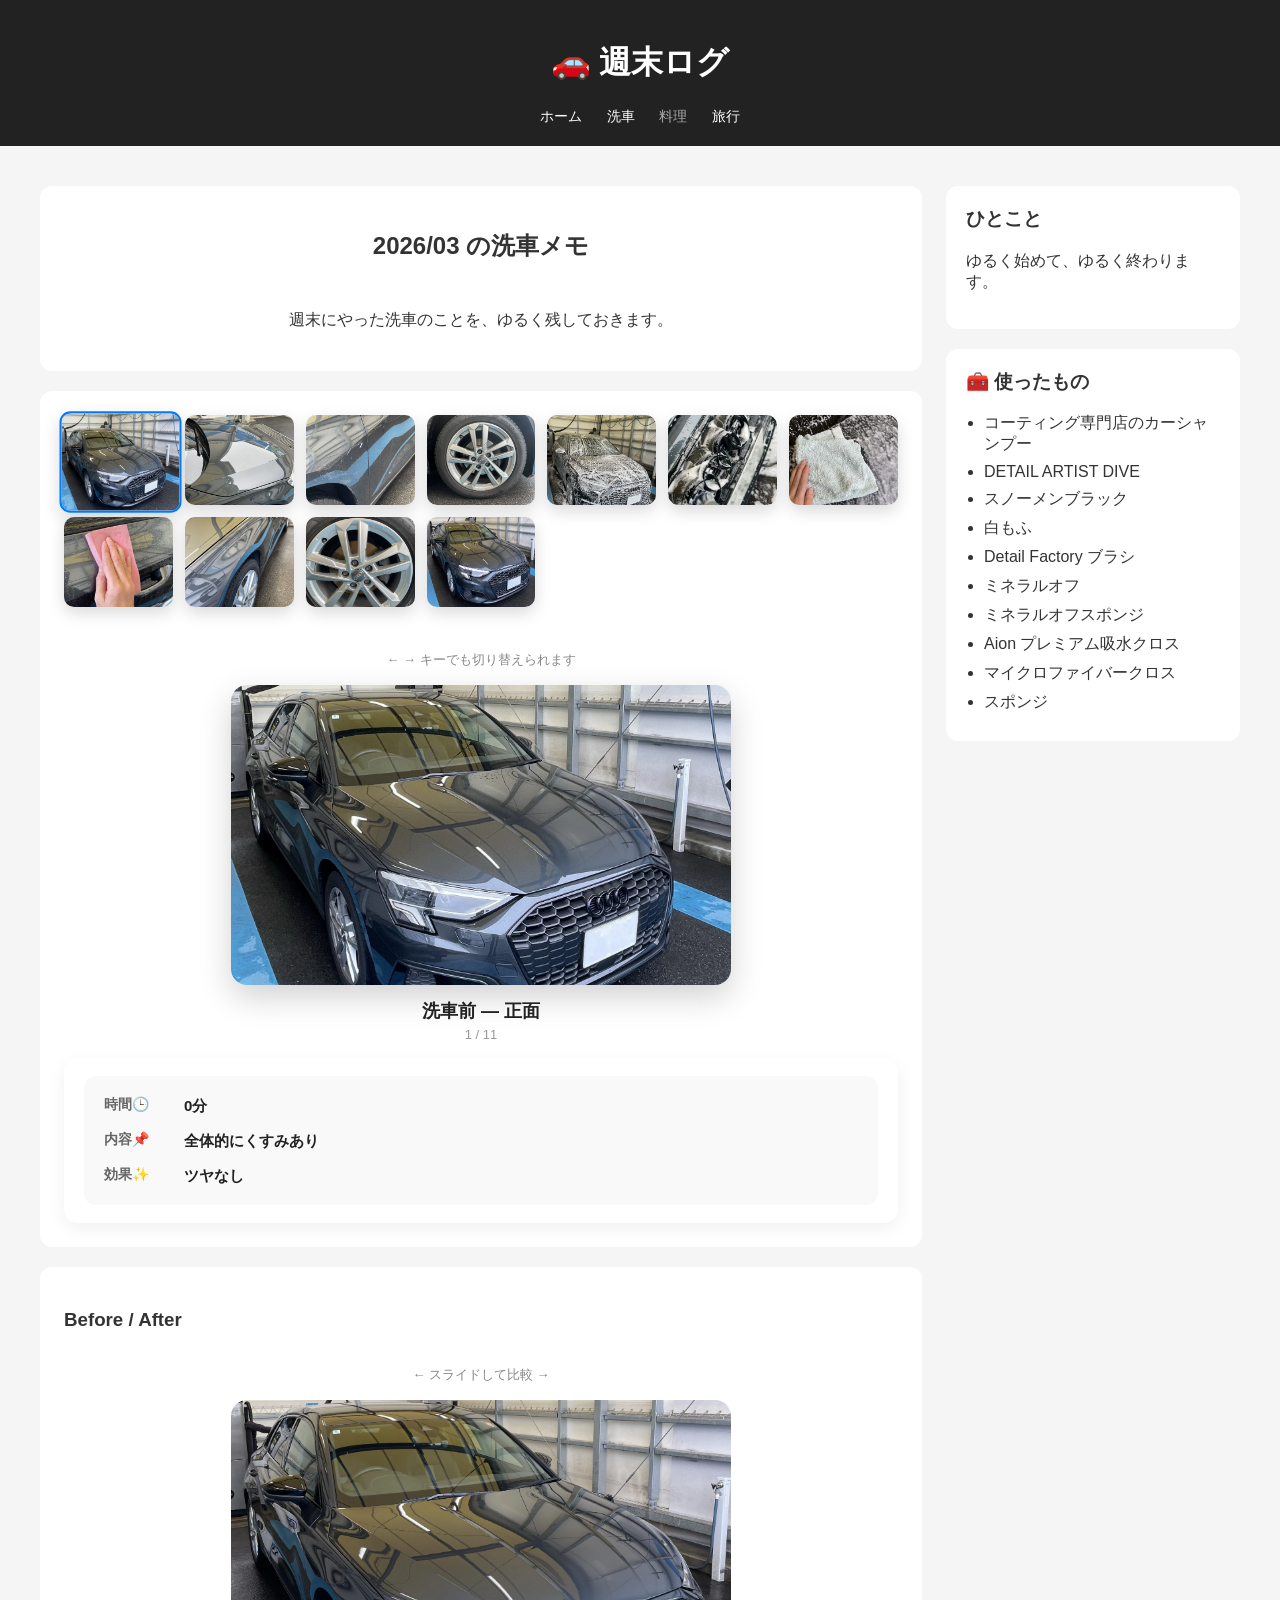
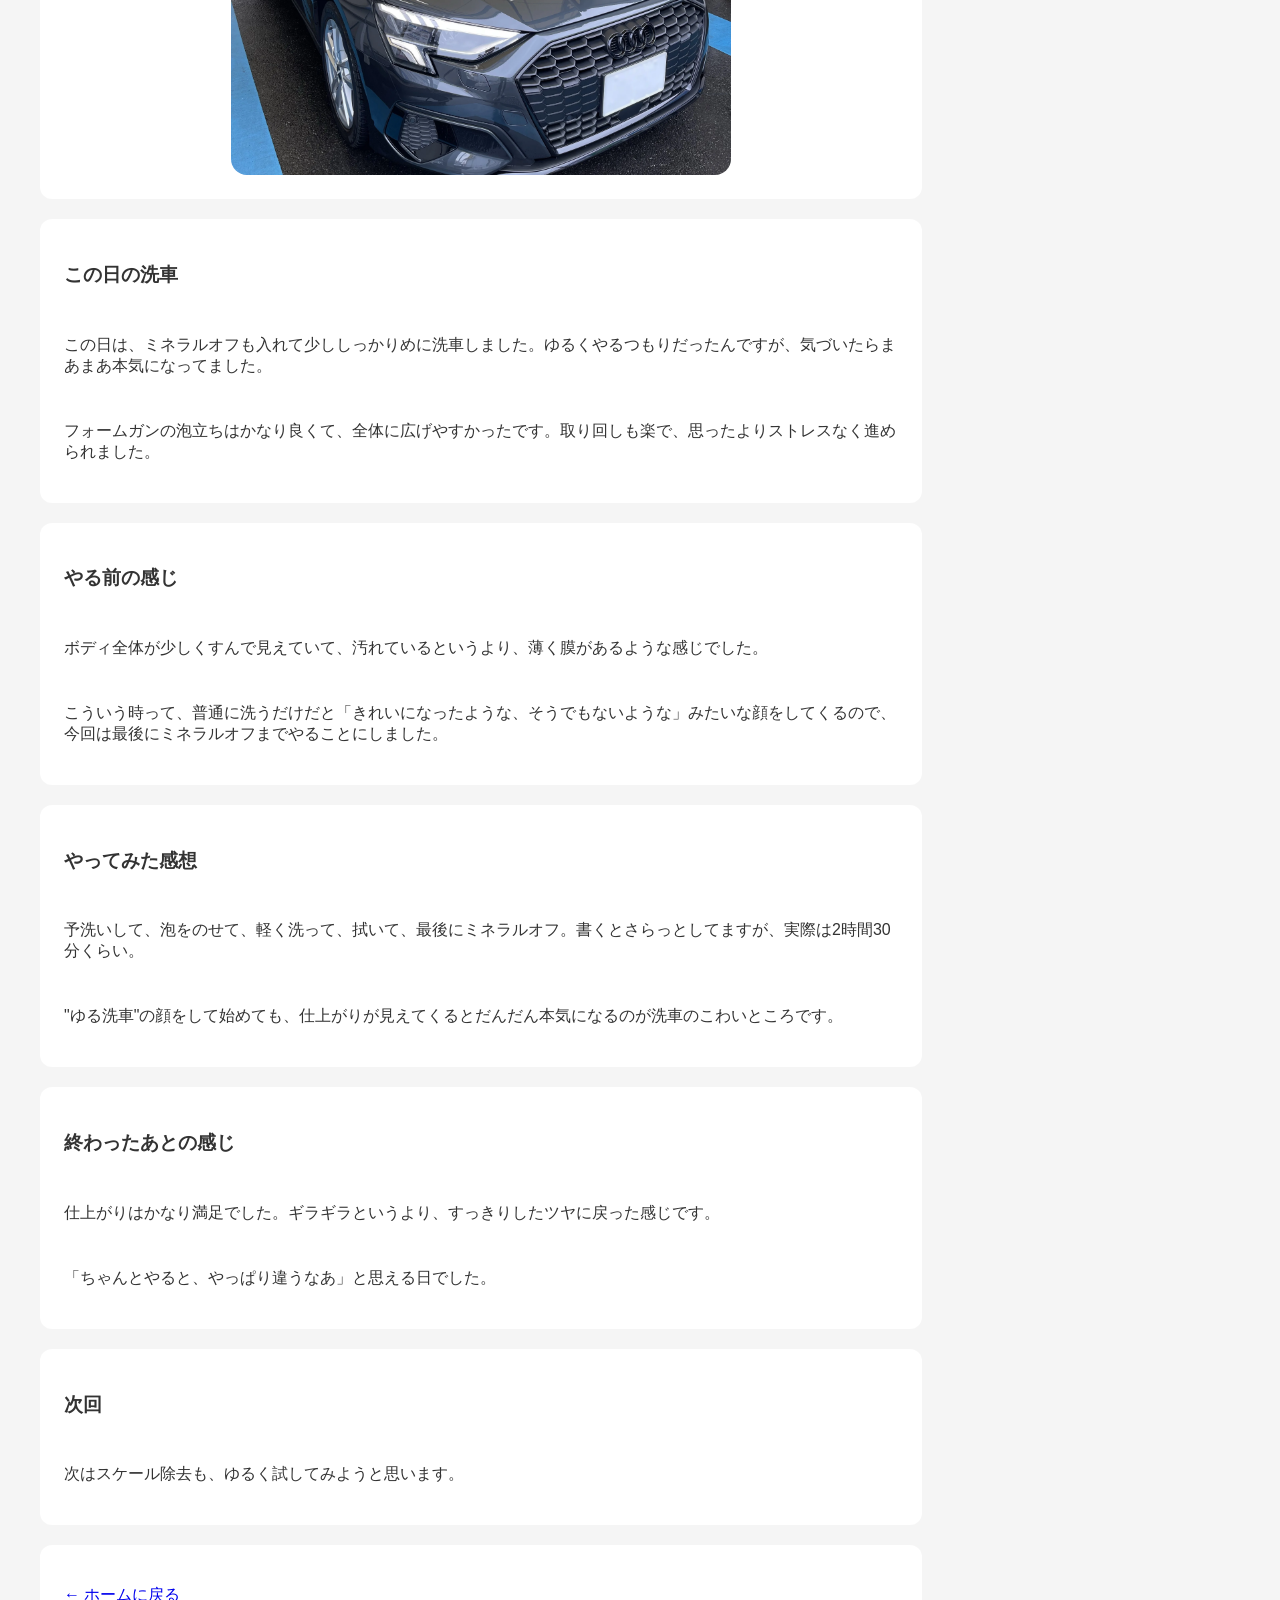
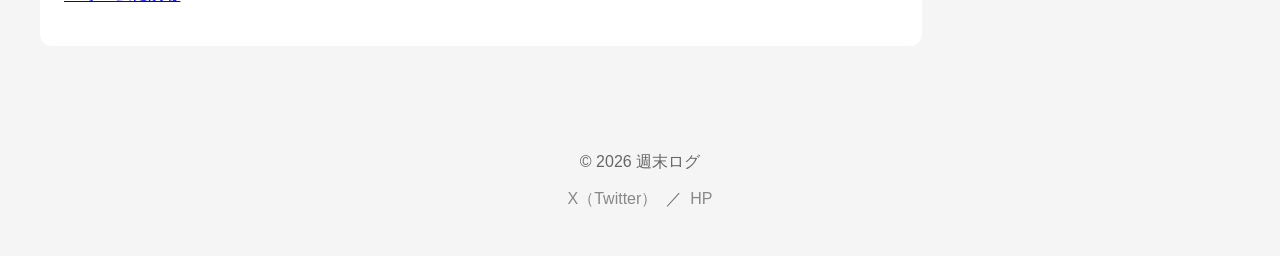
==== commit 72597254: "洗車一覧ページをtravel.htmlと同スタイルに統一" ====
--- a/carwash-1.html
+++ b/carwash-1.html
@@ -17,7 +17,7 @@
   <h1>🚗 週末ログ</h1>
 <nav>
   <a href="index.html">ホーム</a>
-  <a href="index.html#carwash">洗車</a>
+  <a href="carwash.html">洗車</a>
   <span class="category disabled">料理</span>
   <a href="travel.html">旅行</a>
 </nav>
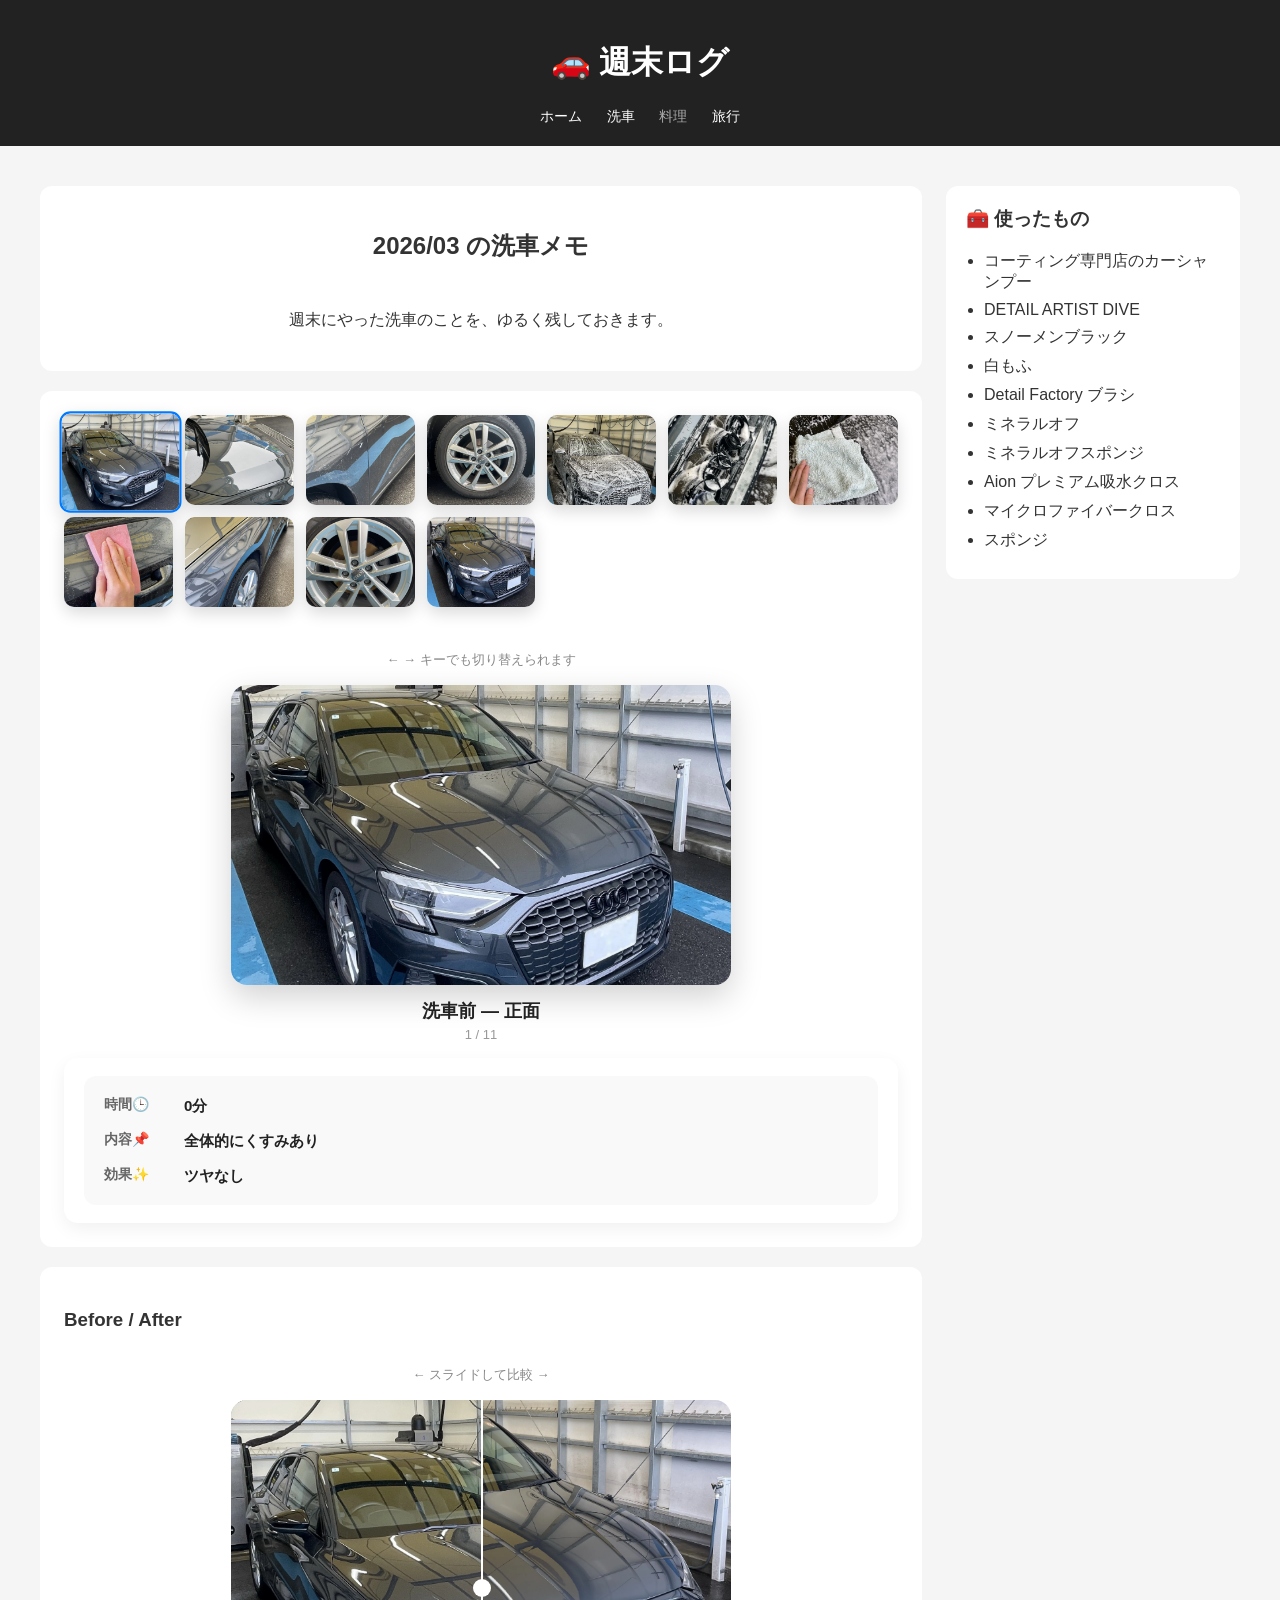
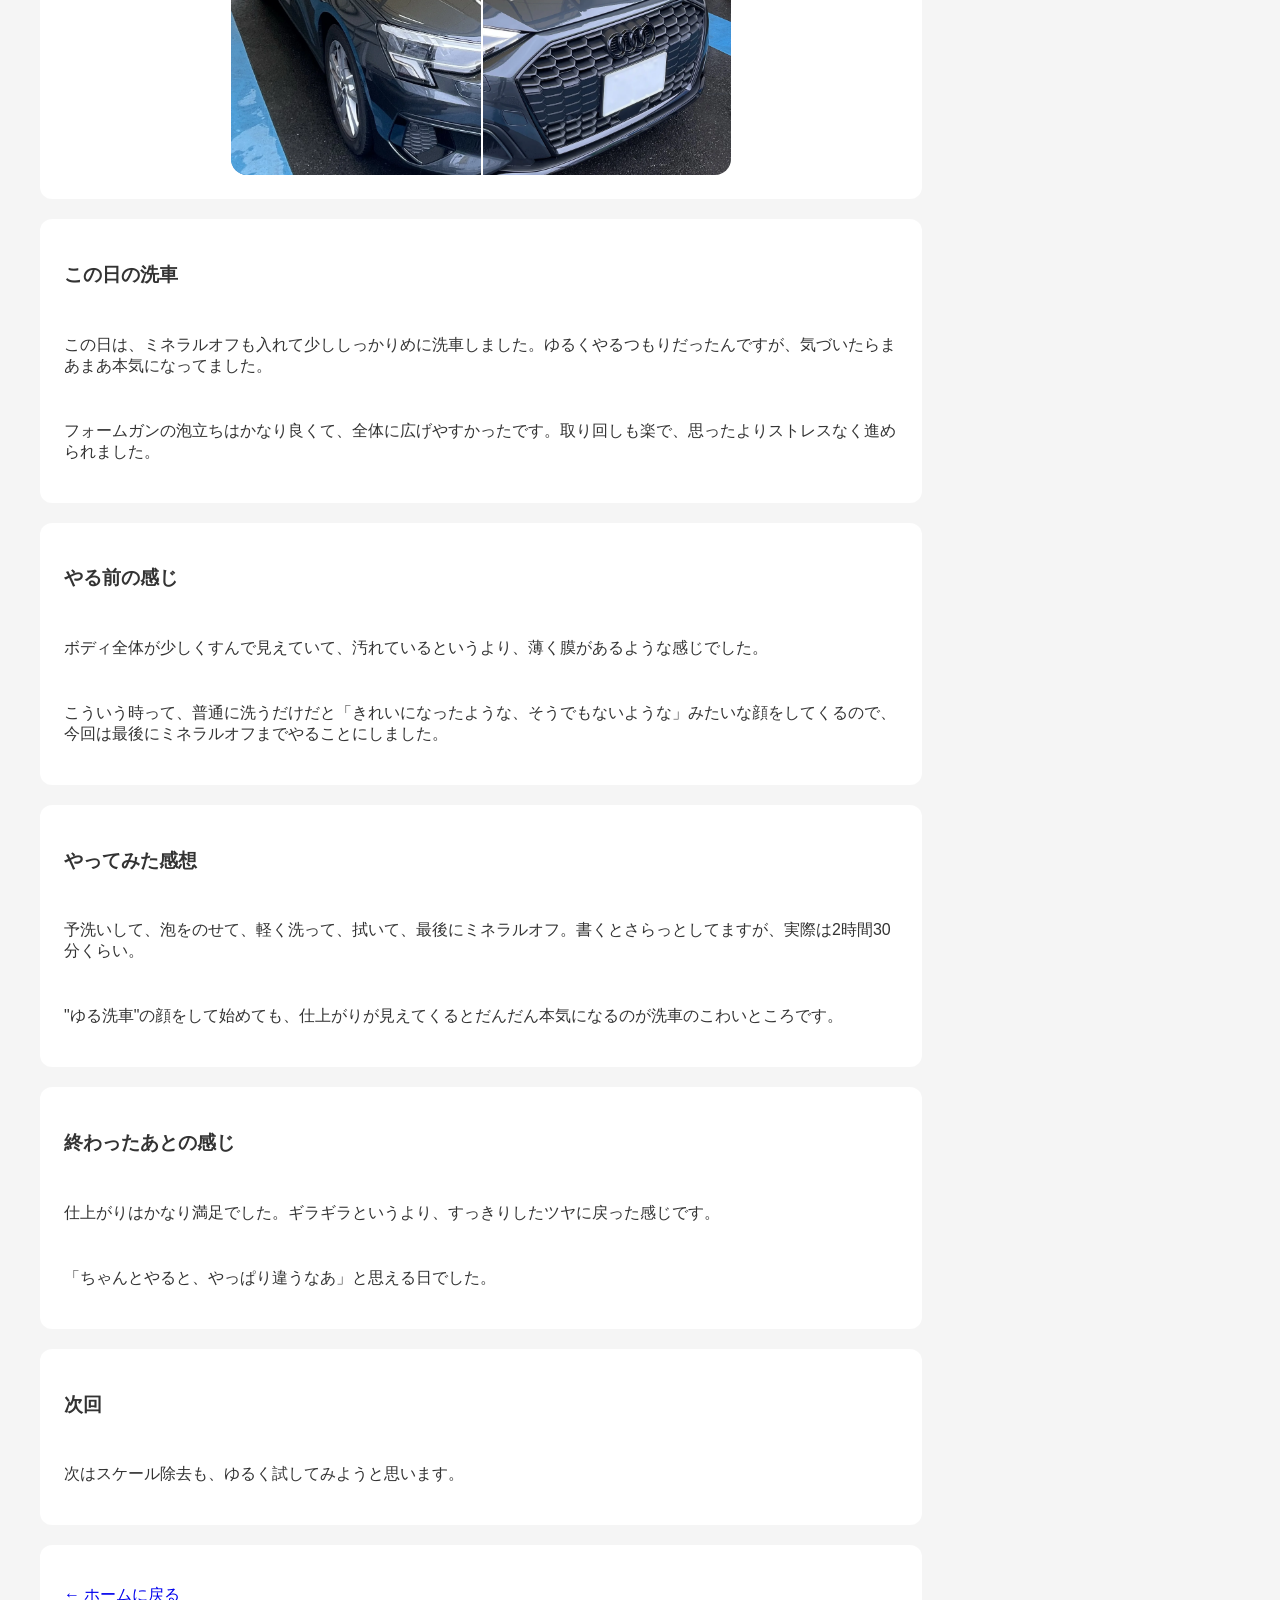
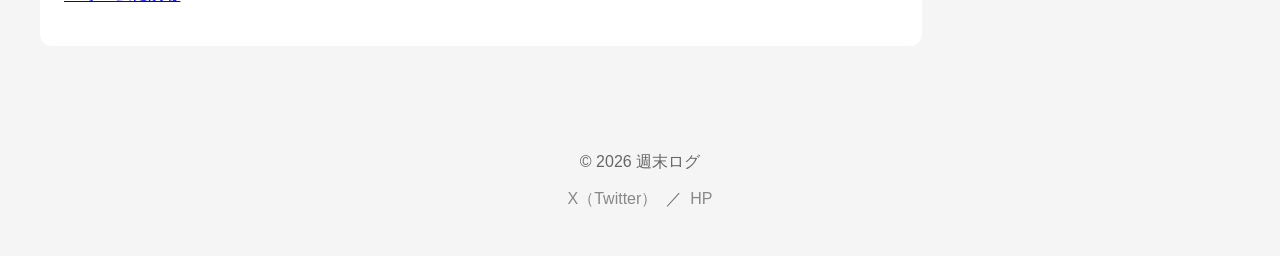
==== commit 87b3b980: "洗車・旅行記事のひとことボックス削除" ====
--- a/carwash-1.html
+++ b/carwash-1.html
@@ -164,10 +164,6 @@
   </div>
 
   <aside class="sidebar">
-    <div class="sidebar-box">
-      <h3>ひとこと</h3>
-      <p>ゆるく始めて、ゆるく終わります。</p>
-    </div>
     <div class="sidebar-box">
       <h3>🧰 使ったもの</h3>
       <ul>
